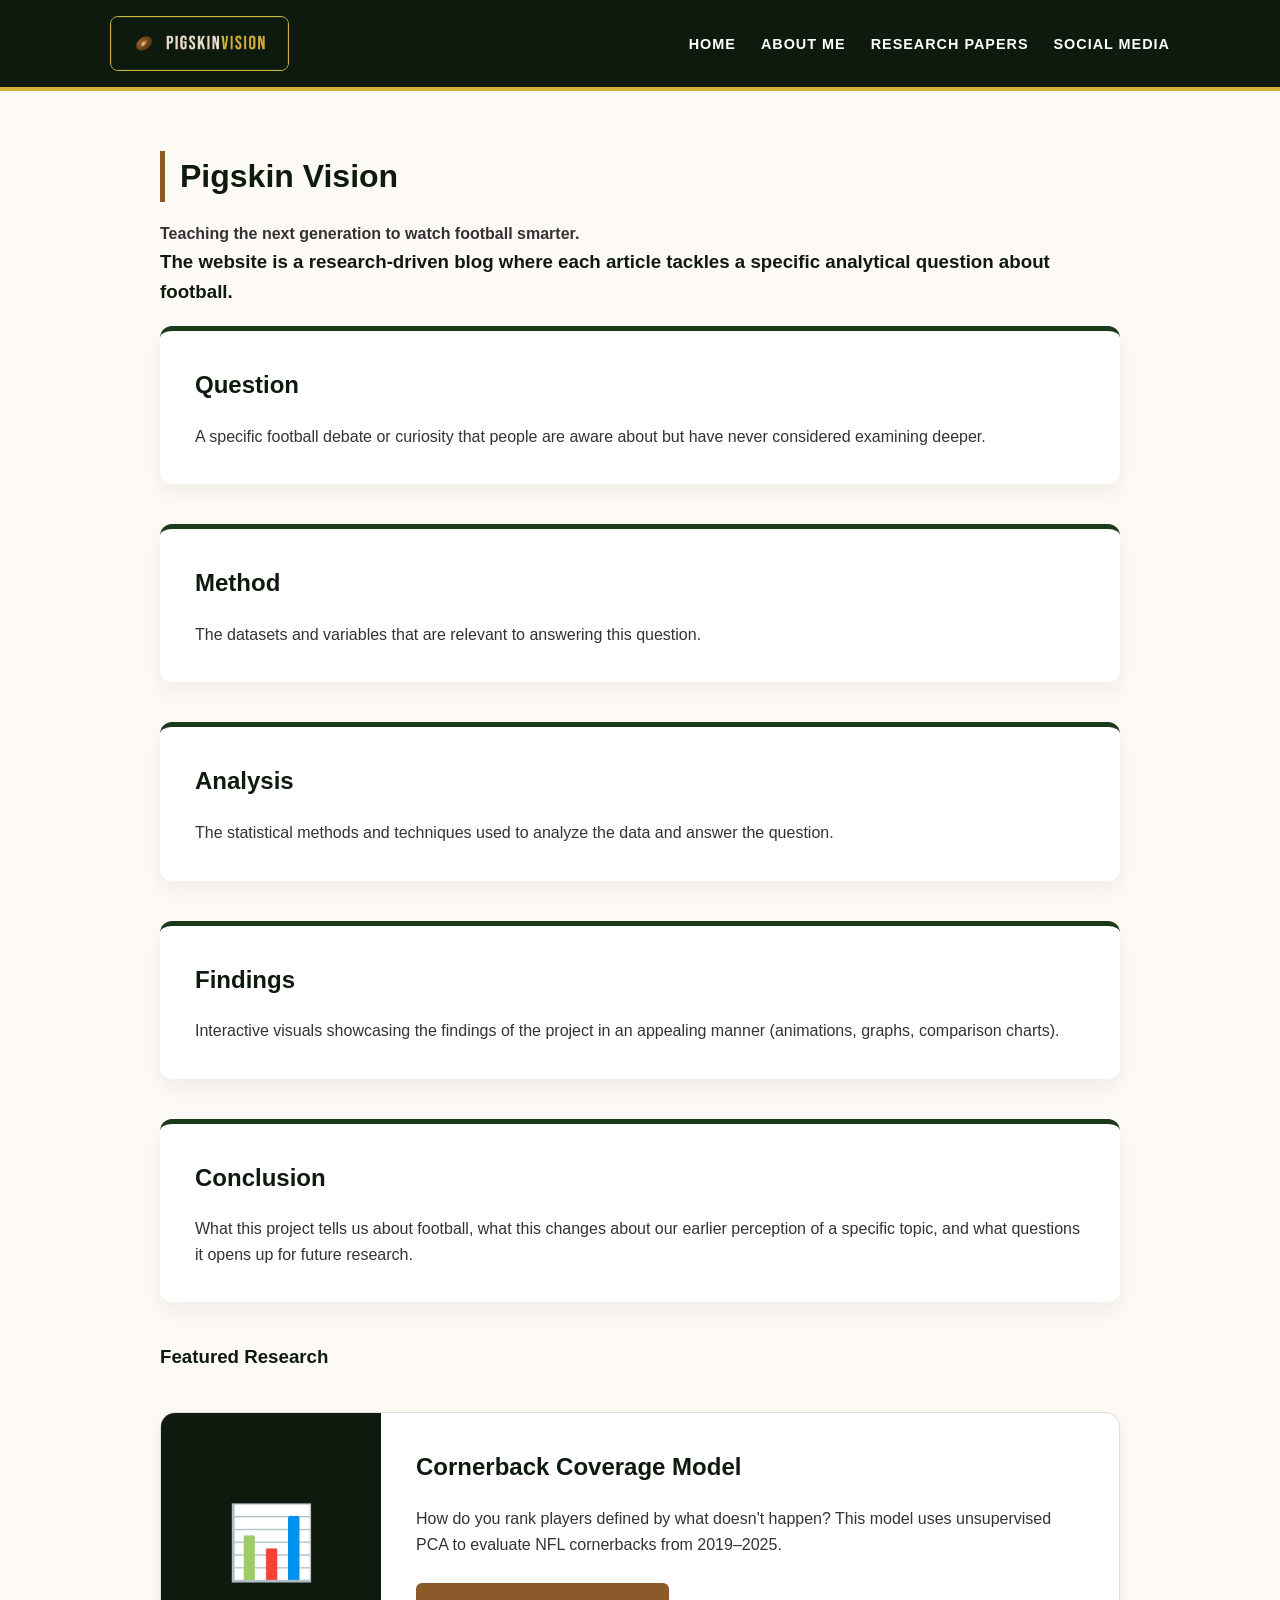
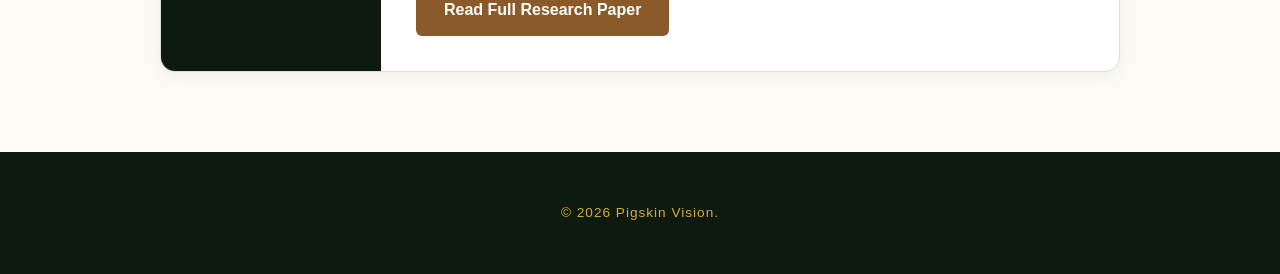
==== index.html @ 7aacd55a "Created website prototype with article about cornerback model Co-authored-by: Copilot <copilot@githu" ====
<!DOCTYPE html>
<html lang="en">
<head>
    <meta charset="UTF-8">
    <title>Pigskin Vision | Home</title>
    <link rel="stylesheet" href="style.css">
</head>
<body>
    <header>
        <nav>
            <a href="index.html" class="logo-link">
                <img src="images/pvlogo.png" alt="Pigskin Vision Logo" class="nav-logo">
            </a>
            <ul>
                <li><a href="index.html">Home</a></li>
                <li><a href="about.html">About Me</a></li>
                <li><a href="research.html">Research Papers</a></li>
                <li><a href="video.html">Social Media</a></li>
            </ul>
        </nav>
    </header>

    <div class="container">
        <div class="hero">
            <h1>Pigskin Vision</h1>
            <p><strong>Teaching the next generation to watch football smarter.</strong></p>
        </div>

        <h3>The website is a research-driven blog where each article tackles a specific analytical question about football.</h3>

        <div class="platform-box">
            <h2>Question</h2>
            <p>A specific football debate or curiosity that people are aware about but have never considered examining deeper.</p>
        </div>

        <div class="platform-box">
            <h2>Method</h2>
            <p>The datasets and variables that are relevant to answering this question.</p>
        </div>

        <div class="platform-box">
            <h2>Analysis</h2>
            <p>The statistical methods and techniques used to analyze the data and answer the question.</p>
        </div>

        <div class="platform-box">
            <h2>Findings</h2>
            <p>Interactive visuals showcasing the findings of the project in an appealing manner (animations, graphs, comparison charts).</p>
        </div>

        <div class="platform-box">
            <h2>Conclusion</h2>
            <p>What this project tells us about football, what this changes about our earlier perception of a specific topic, and what questions it opens up for future research.</p>
        </div>

        <h3>Featured Research</h3>
        <div class="article-preview-card">
            <div class="preview-image">📊</div>
            <div class="preview-content">
                <h2>Cornerback Coverage Model</h2>
                <p>How do you rank players defined by what doesn't happen? This model uses unsupervised PCA to evaluate NFL cornerbacks from 2019–2025.</p>
                <br>
                <a href="cb-model.html" class="btn-action">Read Full Research Paper</a>
            </div>
        </div>
    </div>

    <footer>&copy; 2026 Pigskin Vision.</footer>
</body>
</html>
---- style.css ----
:root {
    /* Updated Palette */
    --field-night: #0F1A0F;      /* Deep black-green for headers/backgrounds */
    --highlight-yellow: #D4AF37; /* Metallic Gold for logos/accents */
    --dark-green: #1A3A1A;      /* Rich forest green for secondary sections */
    --pigskin: #8B5A2B;         /* Football leather brown for buttons/action items */
    --text-grey: #333;
    --white: #ffffff;
    --soft-cream: #fdfaf5;      /* Light background to complement the gold/brown */
}

* { box-sizing: border-box; margin: 0; padding: 0; }
body { 
    font-family: 'Segoe UI', Tahoma, Geneva, Verdana, sans-serif; 
    line-height: 1.6; 
    color: var(--text-grey); 
    background-color: var(--soft-cream); 
}

/* Navigation Bar */
header { 
    background: var(--field-night); 
    padding: 1rem 0; 
    border-bottom: 4px solid var(--highlight-yellow); 
    position: sticky; 
    top: 0; 
    z-index: 1000; 
}

nav { 
    max-width: 1100px; 
    margin: 0 auto; 
    display: flex; 
    justify-content: space-between; 
    align-items: center; 
    padding: 0 20px; 
}

/* Logo Styling */
.logo-link {
    display: flex;
    align-items: center;
    text-decoration: none;
}

.nav-logo {
    height: 55px;
    width: auto;
    border-radius: 8px; /* Your rounded corners */
    border: 1px solid var(--highlight-yellow); /* Slight gold border */
}

nav ul { display: flex; list-style: none; }
nav ul li { margin-left: 25px; }
nav ul li a { 
    color: var(--white); 
    text-decoration: none; 
    font-weight: 600; 
    text-transform: uppercase;
    font-size: 0.9rem;
    letter-spacing: 1px;
    transition: color 0.3s; 
}

nav ul li a:hover { color: var(--highlight-yellow); }

/* Layout Containers */
.container { max-width: 1000px; margin: 60px auto; padding: 0 20px; }

h1, h2, h3 { color: var(--field-night); margin-bottom: 1.2rem; }
h1 { border-left: 5px solid var(--pigskin); padding-left: 15px; }

/* Sections & Boxes */
.platform-box { 
    background: var(--white); 
    padding: 35px; 
    border-radius: 12px; 
    border-top: 5px solid var(--dark-green);
    box-shadow: 0 10px 20px rgba(0,0,0,0.05);
    margin-bottom: 40px; /* Space between boxes */
}

/* Article Previews */
.article-preview-card { 
    display: flex; 
    background: var(--white); 
    border: 1px solid #ddd; 
    border-radius: 15px; 
    overflow: hidden; 
    margin: 40px 0; 
    box-shadow: 0 4px 15px rgba(0,0,0,0.05); 
}

.preview-image { 
    background: var(--field-night); 
    color: var(--highlight-yellow);
    width: 220px; 
    display: flex; 
    align-items: center; 
    justify-content: center; 
    font-size: 4.5rem; 
}

.preview-content { padding: 35px; flex: 1; }

/* Research & Article Details */
.full-article { 
    background: var(--white); 
    padding: 50px; 
    border-radius: 12px; 
    box-shadow: 0 5px 25px rgba(0,0,0,0.05);
}

.drawing-placeholder { 
    background: #fcfcfc; 
    border: 2px dashed var(--highlight-yellow); 
    border-radius: 10px; 
    padding: 50px; 
    text-align: center; 
    margin: 40px 0; 
    color: var(--pigskin);
}

/* Tables */
table { width: 100%; border-collapse: collapse; margin: 30px 0; background: var(--white); }
th, td { border: 1px solid #eee; padding: 15px; text-align: left; }
th { background-color: var(--dark-green); color: var(--white); font-weight: 600; }

/* Buttons - Using the "Pigskin" Brown */
.btn-action { 
    background: var(--pigskin); 
    color: var(--white); 
    padding: 14px 28px; 
    text-decoration: none; 
    border-radius: 6px; 
    font-weight: bold; 
    display: inline-block;
    border: none;
    transition: transform 0.2s, background 0.3s;
    cursor: pointer;
}

.btn-action:hover { 
    background: #6d4622; /* Slightly darker pigskin */
    transform: translateY(-2px);
}

/* Footer */
footer { 
    text-align: center; 
    padding: 50px; 
    background: var(--field-night); 
    color: var(--highlight-yellow); 
    margin-top: 80px; 
    font-size: 0.85rem; 
    letter-spacing: 1px;
}
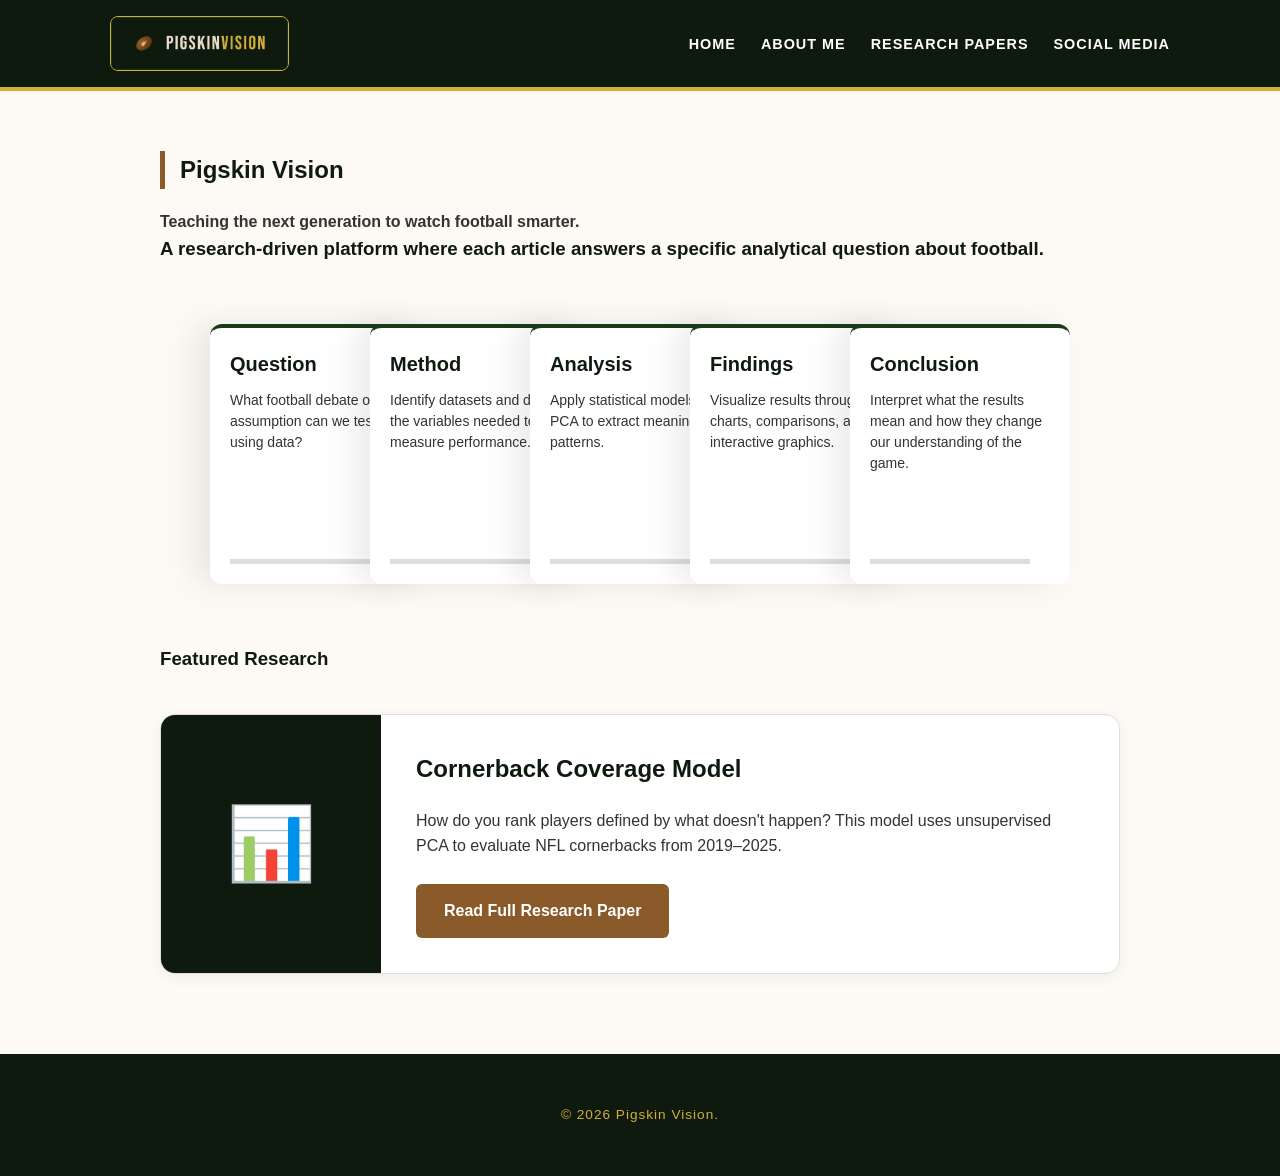
==== commit 81369acf: "Updated visuals, font, and content of website. Co-authored-by: Copilot <copilot@github.com>" ====
--- a/index.html
+++ b/index.html
@@ -5,66 +5,123 @@
     <title>Pigskin Vision | Home</title>
     <link rel="stylesheet" href="style.css">
 </head>
+
 <body>
-    <header>
-        <nav>
-            <a href="index.html" class="logo-link">
-                <img src="images/pvlogo.png" alt="Pigskin Vision Logo" class="nav-logo">
-            </a>
-            <ul>
-                <li><a href="index.html">Home</a></li>
-                <li><a href="about.html">About Me</a></li>
-                <li><a href="research.html">Research Papers</a></li>
-                <li><a href="video.html">Social Media</a></li>
-            </ul>
-        </nav>
-    </header>
 
-    <div class="container">
-        <div class="hero">
-            <h1>Pigskin Vision</h1>
-            <p><strong>Teaching the next generation to watch football smarter.</strong></p>
+<header>
+    <nav>
+        <a href="index.html" class="logo-link">
+            <img src="images/pvlogo.png" alt="Pigskin Vision Logo" class="nav-logo">
+        </a>
+        <ul>
+            <li><a href="index.html">Home</a></li>
+            <li><a href="about.html">About Me</a></li>
+            <li><a href="research.html">Research Papers</a></li>
+            <li><a href="video.html">Social Media</a></li>
+        </ul>
+    </nav>
+</header>
+
+<main class="container">
+
+    <!-- HERO -->
+    <section class="hero">
+        <h1>Pigskin Vision</h1>
+        <p><strong>Teaching the next generation to watch football smarter.</strong></p>
+    </section>
+
+    <h3>
+        A research-driven platform where each article answers a specific analytical question about football.
+    </h3>
+
+    <!-- CARD OVERVIEW (REPLACES PLATFORM BOXES) -->
+    <section class="card-container">
+
+        <div class="card">
+            <h3 class="title">Question</h3>
+            <p class="description">
+                What football debate or assumption can we test using data?
+            </p>
+            <div class="bar">
+                <div class="emptybar"></div>
+                <div class="filledbar"></div>
+            </div>
         </div>
 
-        <h3>The website is a research-driven blog where each article tackles a specific analytical question about football.</h3>
-
-        <div class="platform-box">
-            <h2>Question</h2>
-            <p>A specific football debate or curiosity that people are aware about but have never considered examining deeper.</p>
+        <div class="card">
+            <h3 class="title">Method</h3>
+            <p class="description">
+                Identify datasets and define the variables needed to measure performance.
+            </p>
+            <div class="bar">
+                <div class="emptybar"></div>
+                <div class="filledbar"></div>
+            </div>
         </div>
 
-        <div class="platform-box">
-            <h2>Method</h2>
-            <p>The datasets and variables that are relevant to answering this question.</p>
+        <div class="card">
+            <h3 class="title">Analysis</h3>
+            <p class="description">
+                Apply statistical models like PCA to extract meaningful patterns.
+            </p>
+            <div class="bar">
+                <div class="emptybar"></div>
+                <div class="filledbar"></div>
+            </div>
         </div>
 
-        <div class="platform-box">
-            <h2>Analysis</h2>
-            <p>The statistical methods and techniques used to analyze the data and answer the question.</p>
+        <div class="card">
+            <h3 class="title">Findings</h3>
+            <p class="description">
+                Visualize results through charts, comparisons, and interactive graphics.
+            </p>
+            <div class="bar">
+                <div class="emptybar"></div>
+                <div class="filledbar"></div>
+            </div>
         </div>
 
-        <div class="platform-box">
-            <h2>Findings</h2>
-            <p>Interactive visuals showcasing the findings of the project in an appealing manner (animations, graphs, comparison charts).</p>
+        <div class="card">
+            <h3 class="title">Conclusion</h3>
+            <p class="description">
+                Interpret what the results mean and how they change our understanding of the game.
+            </p>
+            <div class="bar">
+                <div class="emptybar"></div>
+                <div class="filledbar"></div>
+            </div>
         </div>
 
-        <div class="platform-box">
-            <h2>Conclusion</h2>
-            <p>What this project tells us about football, what this changes about our earlier perception of a specific topic, and what questions it opens up for future research.</p>
-        </div>
+    </section>
 
+    <!-- FEATURED RESEARCH -->
+    <section>
         <h3>Featured Research</h3>
+
         <div class="article-preview-card">
             <div class="preview-image">📊</div>
+
             <div class="preview-content">
                 <h2>Cornerback Coverage Model</h2>
-                <p>How do you rank players defined by what doesn't happen? This model uses unsupervised PCA to evaluate NFL cornerbacks from 2019–2025.</p>
+                <p>
+                    How do you rank players defined by what doesn't happen? This model uses
+                    unsupervised PCA to evaluate NFL cornerbacks from 2019–2025.
+                </p>
+
                 <br>
-                <a href="cb-model.html" class="btn-action">Read Full Research Paper</a>
+
+                <a href="cb-model.html" class="btn-action">
+                    Read Full Research Paper
+                </a>
             </div>
         </div>
-    </div>
+    </section>
 
-    <footer>&copy; 2026 Pigskin Vision.</footer>
+</main>
+
+<footer>
+    &copy; 2026 Pigskin Vision.
+</footer>
+
 </body>
 </html>
--- a/style.css
+++ b/style.css
@@ -11,7 +11,7 @@
 
 * { box-sizing: border-box; margin: 0; padding: 0; }
 body { 
-    font-family: 'Segoe UI', Tahoma, Geneva, Verdana, sans-serif; 
+    font-family: 'Bahnschrift', Tahoma, Geneva, Verdana, sans-serif; 
     line-height: 1.6; 
     color: var(--text-grey); 
     background-color: var(--soft-cream); 
@@ -154,4 +154,115 @@
     margin-top: 80px; 
     font-size: 0.85rem; 
     letter-spacing: 1px;
+}
+
+/* =========================================
+   CARD SECTION (Question → Conclusion)
+   ========================================= */
+
+.card-container {
+    display: flex;
+    justify-content: center;
+    align-items: stretch;
+    margin: 60px auto;
+    max-width: 1100px;
+    padding: 0 20px;
+}
+
+/* CARD */
+.card {
+    display: flex;
+    flex-direction: column;
+    justify-content: flex-start;
+    height: 260px;
+    width: 220px;
+    background-color: var(--white);
+    border-radius: 12px;
+    box-shadow: -1rem 0 2rem rgba(0,0,0,0.08);
+    transition: 0.4s ease-out;
+    position: relative;
+    padding: 20px;
+    border-top: 4px solid var(--dark-green);
+}
+
+/* STACK EFFECT */
+.card:not(:first-child) {
+    margin-left: -60px;
+}
+
+/* HOVER LIFT */
+.card:hover {
+    transform: translateY(-18px);
+}
+
+/* SHIFT NEIGHBORS */
+.card:hover ~ .card {
+    position: relative;
+    left: 50px;
+}
+
+/* TITLE */
+.card .title {
+    font-size: 20px;
+    font-weight: 600;
+    color: var(--field-night);
+    margin-bottom: 10px;
+}
+
+/* TEXT */
+.card .description {
+    font-size: 14px;
+    color: var(--text-grey);
+    line-height: 1.5;
+}
+
+/* PROGRESS BAR */
+.card .bar {
+    position: absolute;
+    bottom: 20px;
+    left: 20px;
+    height: 5px;
+    width: 160px;
+}
+
+.card .emptybar {
+    background-color: #ddd;
+    width: 100%;
+    height: 100%;
+}
+
+.card .filledbar {
+    position: absolute;
+    top: 0;
+    width: 0;
+    height: 100%;
+    background: linear-gradient(90deg, var(--dark-green), var(--highlight-yellow));
+    transition: 0.5s ease-out;
+}
+
+/* FILL ANIMATION */
+.card:hover .filledbar {
+    width: 100%;
+}
+
+/* =========================================
+   OPTIONAL: MOBILE FIX
+   ========================================= */
+
+@media (max-width: 900px) {
+    .card-container {
+        flex-direction: column;
+        align-items: center;
+    }
+
+    .card {
+        margin-left: 0 !important;
+        margin-bottom: 20px;
+        width: 100%;
+        max-width: 350px;
+    }
+
+    .card:hover ~ .card {
+        left: 0;
+    }
 }
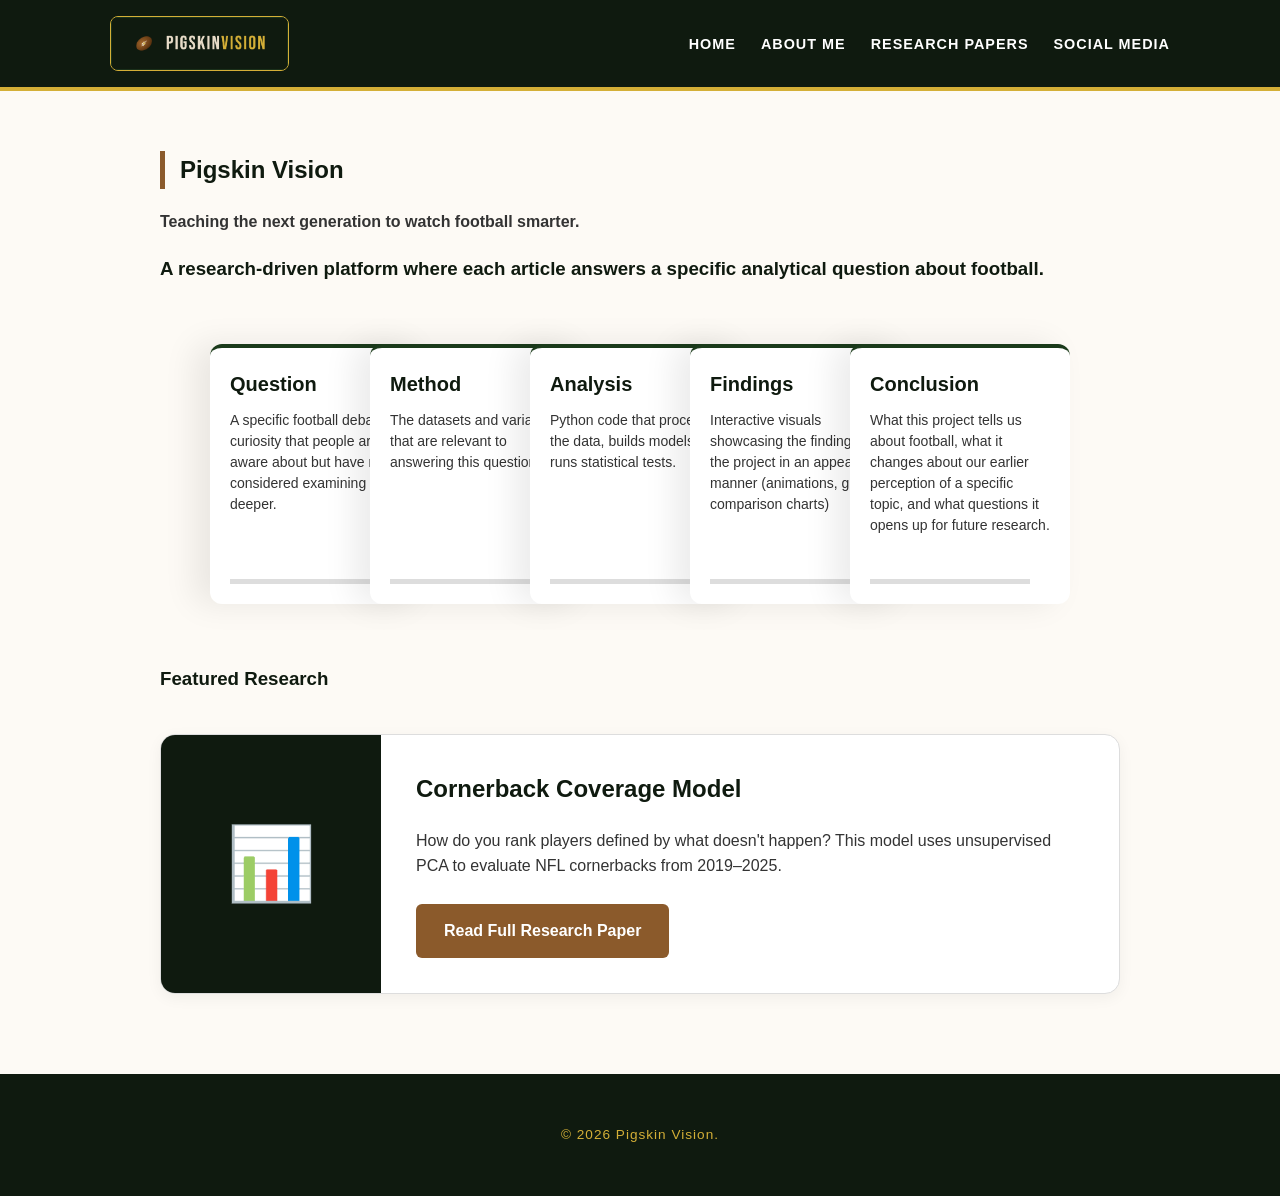
==== commit 1cc71d87: "Changed content of article, adjusted margins of website, added photo to about me page, deleted old c" ====
--- a/index.html
+++ b/index.html
@@ -30,7 +30,7 @@
         <p><strong>Teaching the next generation to watch football smarter.</strong></p>
     </section>
 
-    <h3>
+    <h3 class = "spaced2">
         A research-driven platform where each article answers a specific analytical question about football.
     </h3>
 
@@ -40,7 +40,7 @@
         <div class="card">
             <h3 class="title">Question</h3>
             <p class="description">
-                What football debate or assumption can we test using data?
+                A specific football debate or curiosity that people are aware about but have never considered examining deeper.
             </p>
             <div class="bar">
                 <div class="emptybar"></div>
@@ -51,7 +51,7 @@
         <div class="card">
             <h3 class="title">Method</h3>
             <p class="description">
-                Identify datasets and define the variables needed to measure performance.
+                The datasets and variables that are relevant to answering this question.
             </p>
             <div class="bar">
                 <div class="emptybar"></div>
@@ -62,7 +62,7 @@
         <div class="card">
             <h3 class="title">Analysis</h3>
             <p class="description">
-                Apply statistical models like PCA to extract meaningful patterns.
+                Python code that processes the data, builds models, and runs statistical tests.
             </p>
             <div class="bar">
                 <div class="emptybar"></div>
@@ -73,7 +73,7 @@
         <div class="card">
             <h3 class="title">Findings</h3>
             <p class="description">
-                Visualize results through charts, comparisons, and interactive graphics.
+                Interactive visuals showcasing the findings of the project in an appealing manner (animations, graphs, comparison charts)
             </p>
             <div class="bar">
                 <div class="emptybar"></div>
@@ -84,7 +84,7 @@
         <div class="card">
             <h3 class="title">Conclusion</h3>
             <p class="description">
-                Interpret what the results mean and how they change our understanding of the game.
+                What this project tells us about football, what it changes about our earlier perception of a specific topic, and what questions it opens up for future research.
             </p>
             <div class="bar">
                 <div class="emptybar"></div>
--- a/style.css
+++ b/style.css
@@ -246,7 +246,7 @@
 }
 
 /* =========================================
-   OPTIONAL: MOBILE FIX
+   MOBILE FIX
    ========================================= */
 
 @media (max-width: 900px) {
@@ -265,4 +265,44 @@
     .card:hover ~ .card {
         left: 0;
     }
+}
+
+.spaced {
+    margin-bottom: 20px;
+}
+
+.spaced2 {
+    margin-top: 20px;
+}
+
+.about-profile {
+    display: flex;
+    align-items: center;
+    gap: 40px;
+    margin: 40px 0;
+    flex-wrap: wrap; /* Allows stacking on mobile */
+}
+
+.profile-photo {
+    margin-left: 100px;
+    width: 250px;
+    height: 250px;
+    object-fit: cover; /* Prevents stretching */
+    border-radius: 15%; /* Makes it a circle */
+    border: 4px solid var(--highlight-yellow); /* Uses your gold/yellow color */
+    box-shadow: 0 8px 20px rgba(0,0,0,0.15);
+}
+
+.about-text {
+    flex: 1;
+    min-width: 300px;
+    margin-right: 100px;
+}
+
+/* Mobile Adjustment */
+@media (max-width: 600px) {
+    .about-profile {
+        flex-direction: column;
+        text-align: center;
+    }
 }
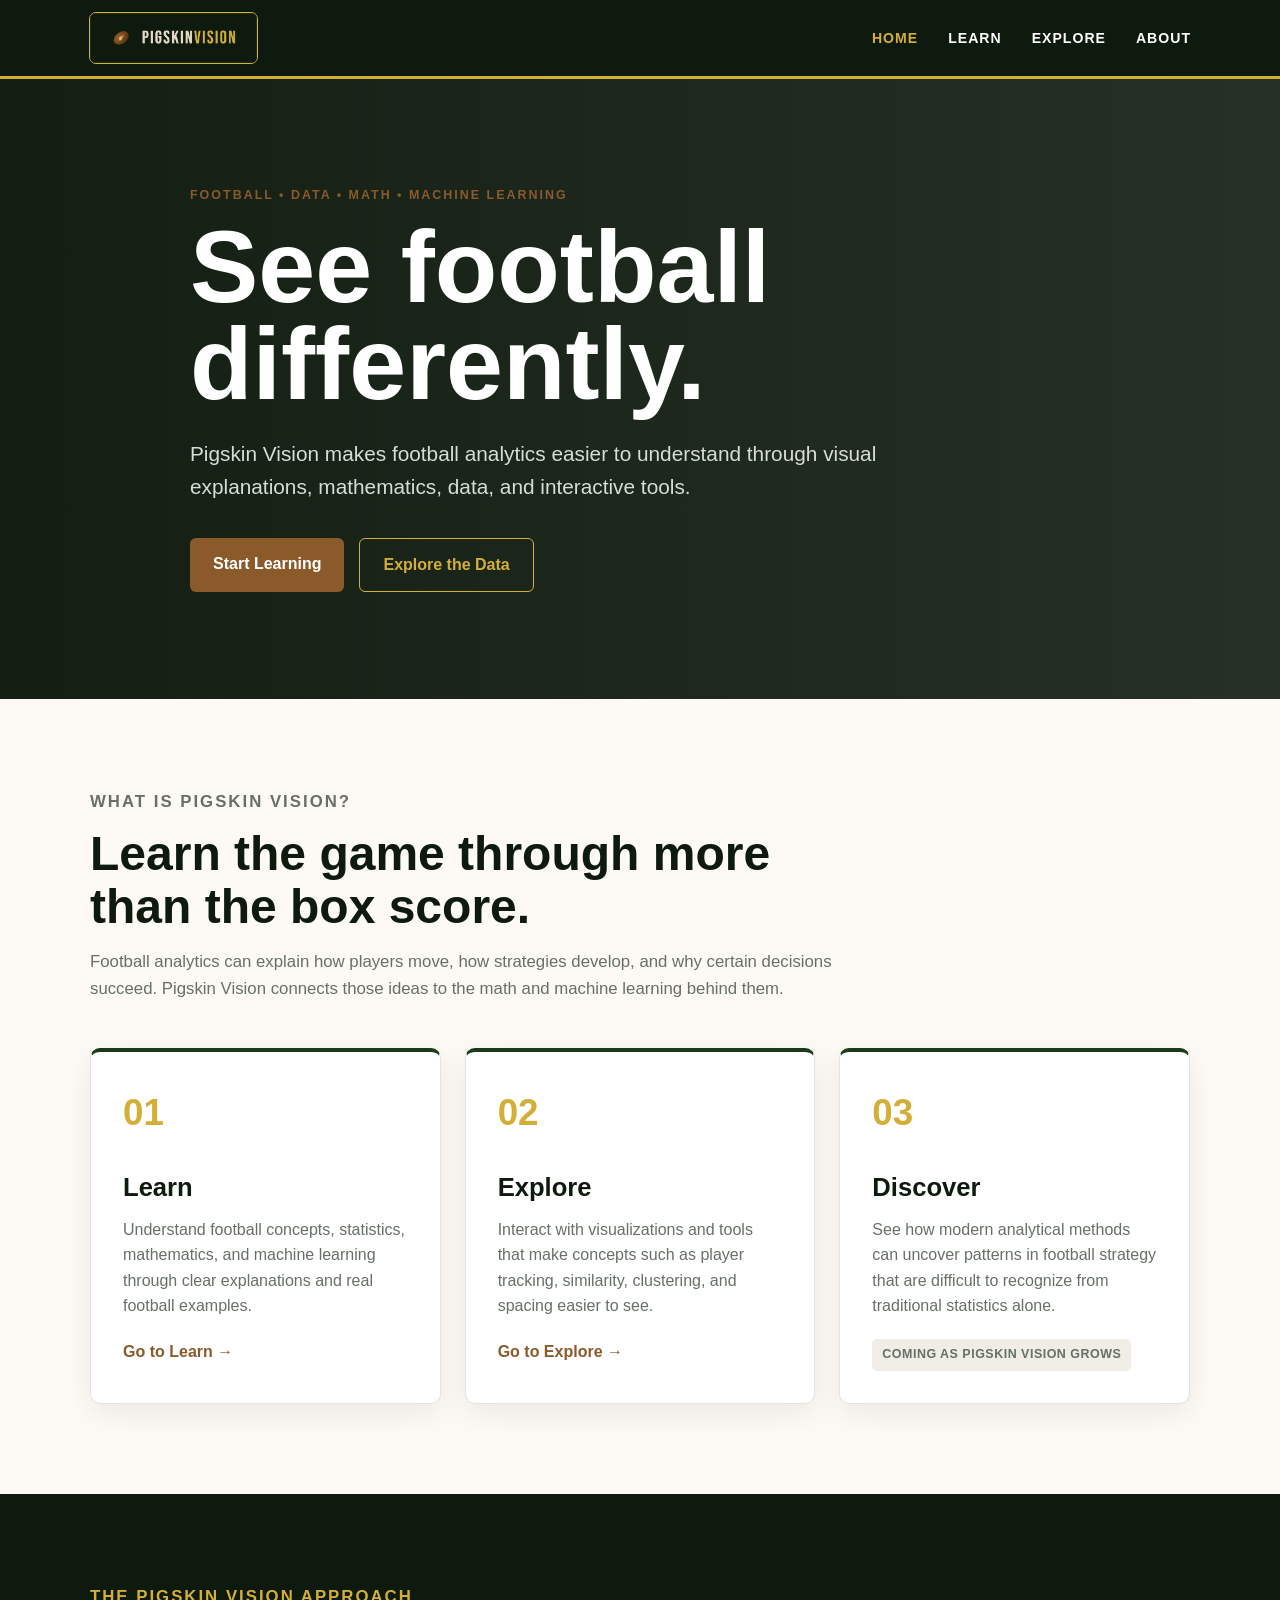
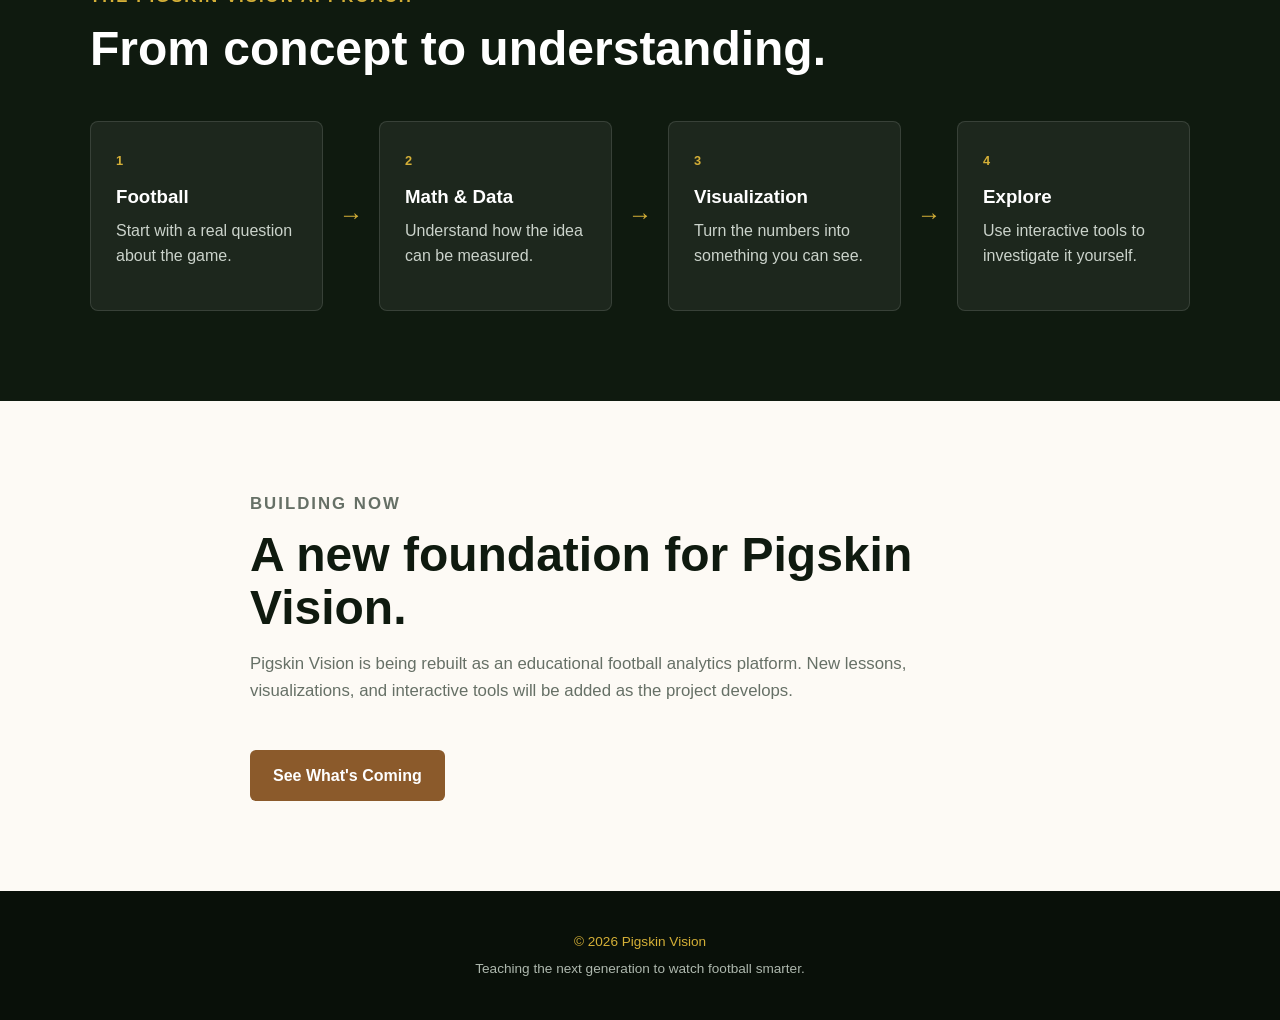
==== commit 1aac2026: "Reset Pigskin Vision around analytics education" ====
--- a/index.html
+++ b/index.html
@@ -2,126 +2,226 @@
 <html lang="en">
 <head>
     <meta charset="UTF-8">
-    <title>Pigskin Vision | Home</title>
+    <meta name="viewport" content="width=device-width, initial-scale=1.0">
+
+    <title>Pigskin Vision | Football Analytics Education</title>
+
+    <meta
+        name="description"
+        content="Pigskin Vision teaches football strategy and analytics through math, data visualization, and machine learning."
+    >
+
     <link rel="stylesheet" href="style.css">
 </head>
 
 <body>
 
-<header>
-    <nav>
-        <a href="index.html" class="logo-link">
-            <img src="images/pvlogo.png" alt="Pigskin Vision Logo" class="nav-logo">
-        </a>
-        <ul>
-            <li><a href="index.html">Home</a></li>
-            <li><a href="about.html">About Me</a></li>
-            <li><a href="research.html">Research Papers</a></li>
-            <li><a href="video.html">Social Media</a></li>
-        </ul>
-    </nav>
-</header>
-
-<main class="container">
-
-    <!-- HERO -->
-    <section class="hero">
-        <h1>Pigskin Vision</h1>
-        <p><strong>Teaching the next generation to watch football smarter.</strong></p>
-    </section>
-
-    <h3 class = "spaced2">
-        A research-driven platform where each article answers a specific analytical question about football.
-    </h3>
-
-    <!-- CARD OVERVIEW (REPLACES PLATFORM BOXES) -->
-    <section class="card-container">
-
-        <div class="card">
-            <h3 class="title">Question</h3>
-            <p class="description">
-                A specific football debate or curiosity that people are aware about but have never considered examining deeper.
-            </p>
-            <div class="bar">
-                <div class="emptybar"></div>
-                <div class="filledbar"></div>
-            </div>
-        </div>
-
-        <div class="card">
-            <h3 class="title">Method</h3>
-            <p class="description">
-                The datasets and variables that are relevant to answering this question.
-            </p>
-            <div class="bar">
-                <div class="emptybar"></div>
-                <div class="filledbar"></div>
-            </div>
-        </div>
-
-        <div class="card">
-            <h3 class="title">Analysis</h3>
-            <p class="description">
-                Python code that processes the data, builds models, and runs statistical tests.
-            </p>
-            <div class="bar">
-                <div class="emptybar"></div>
-                <div class="filledbar"></div>
-            </div>
-        </div>
-
-        <div class="card">
-            <h3 class="title">Findings</h3>
-            <p class="description">
-                Interactive visuals showcasing the findings of the project in an appealing manner (animations, graphs, comparison charts)
-            </p>
-            <div class="bar">
-                <div class="emptybar"></div>
-                <div class="filledbar"></div>
-            </div>
-        </div>
-
-        <div class="card">
-            <h3 class="title">Conclusion</h3>
-            <p class="description">
-                What this project tells us about football, what it changes about our earlier perception of a specific topic, and what questions it opens up for future research.
-            </p>
-            <div class="bar">
-                <div class="emptybar"></div>
-                <div class="filledbar"></div>
-            </div>
-        </div>
-
-    </section>
-
-    <!-- FEATURED RESEARCH -->
-    <section>
-        <h3>Featured Research</h3>
-
-        <div class="article-preview-card">
-            <div class="preview-image">📊</div>
-
-            <div class="preview-content">
-                <h2>Cornerback Coverage Model</h2>
-                <p>
-                    How do you rank players defined by what doesn't happen? This model uses
-                    unsupervised PCA to evaluate NFL cornerbacks from 2019–2025.
+    <header>
+        <nav>
+            <a href="index.html" class="logo-link">
+                <img
+                    src="images/pvlogo.png"
+                    alt="Pigskin Vision logo"
+                    class="nav-logo"
+                >
+            </a>
+
+            <ul class="nav-links">
+                <li><a href="index.html" class="active">Home</a></li>
+                <li><a href="learn.html">Learn</a></li>
+                <li><a href="explore.html">Explore</a></li>
+                <li><a href="about.html">About</a></li>
+            </ul>
+        </nav>
+    </header>
+
+
+    <main>
+
+        <!-- HERO -->
+        <section class="hero">
+            <div class="hero-content">
+
+                <p class="eyebrow">Football • Data • Math • Machine Learning</p>
+
+                <h1>See football differently.</h1>
+
+                <p class="hero-description">
+                    Pigskin Vision makes football analytics easier to understand
+                    through visual explanations, mathematics, data, and
+                    interactive tools.
                 </p>
 
-                <br>
-
-                <a href="cb-model.html" class="btn-action">
-                    Read Full Research Paper
+                <div class="hero-buttons">
+                    <a href="learn.html" class="btn btn-primary">
+                        Start Learning
+                    </a>
+
+                    <a href="explore.html" class="btn btn-secondary">
+                        Explore the Data
+                    </a>
+                </div>
+
+            </div>
+        </section>
+
+
+        <!-- PURPOSE -->
+        <section class="section">
+            <div class="container">
+
+                <div class="section-heading">
+                    <p class="eyebrow">What is Pigskin Vision?</p>
+
+                    <h2>
+                        Learn the game through more than the box score.
+                    </h2>
+
+                    <p>
+                        Football analytics can explain how players move,
+                        how strategies develop, and why certain decisions
+                        succeed. Pigskin Vision connects those ideas to the
+                        math and machine learning behind them.
+                    </p>
+                </div>
+
+
+                <div class="feature-grid">
+
+                    <article class="feature-card">
+                        <div class="card-number">01</div>
+
+                        <h3>Learn</h3>
+
+                        <p>
+                            Understand football concepts, statistics, mathematics,
+                            and machine learning through clear explanations and
+                            real football examples.
+                        </p>
+
+                        <a href="learn.html" class="text-link">
+                            Go to Learn →
+                        </a>
+                    </article>
+
+
+                    <article class="feature-card">
+                        <div class="card-number">02</div>
+
+                        <h3>Explore</h3>
+
+                        <p>
+                            Interact with visualizations and tools that make
+                            concepts such as player tracking, similarity,
+                            clustering, and spacing easier to see.
+                        </p>
+
+                        <a href="explore.html" class="text-link">
+                            Go to Explore →
+                        </a>
+                    </article>
+
+
+                    <article class="feature-card">
+                        <div class="card-number">03</div>
+
+                        <h3>Discover</h3>
+
+                        <p>
+                            See how modern analytical methods can uncover
+                            patterns in football strategy that are difficult
+                            to recognize from traditional statistics alone.
+                        </p>
+
+                        <span class="status">Coming as Pigskin Vision grows</span>
+                    </article>
+
+                </div>
+
+            </div>
+        </section>
+
+
+        <!-- PHILOSOPHY -->
+        <section class="section section-dark">
+            <div class="container">
+
+                <div class="section-heading light-heading">
+                    <p class="eyebrow">The Pigskin Vision approach</p>
+
+                    <h2>From concept to understanding.</h2>
+                </div>
+
+
+                <div class="process-grid">
+
+                    <div class="process-step">
+                        <span>1</span>
+                        <h3>Football</h3>
+                        <p>Start with a real question about the game.</p>
+                    </div>
+
+                    <div class="process-arrow">→</div>
+
+                    <div class="process-step">
+                        <span>2</span>
+                        <h3>Math & Data</h3>
+                        <p>Understand how the idea can be measured.</p>
+                    </div>
+
+                    <div class="process-arrow">→</div>
+
+                    <div class="process-step">
+                        <span>3</span>
+                        <h3>Visualization</h3>
+                        <p>Turn the numbers into something you can see.</p>
+                    </div>
+
+                    <div class="process-arrow">→</div>
+
+                    <div class="process-step">
+                        <span>4</span>
+                        <h3>Explore</h3>
+                        <p>Use interactive tools to investigate it yourself.</p>
+                    </div>
+
+                </div>
+
+            </div>
+        </section>
+
+
+        <!-- CURRENT STATUS -->
+        <section class="section">
+            <div class="container narrow">
+
+                <div class="section-heading">
+                    <p class="eyebrow">Building now</p>
+
+                    <h2>A new foundation for Pigskin Vision.</h2>
+
+                    <p>
+                        Pigskin Vision is being rebuilt as an educational
+                        football analytics platform. New lessons,
+                        visualizations, and interactive tools will be added
+                        as the project develops.
+                    </p>
+                </div>
+
+                <a href="learn.html" class="btn btn-primary">
+                    See What's Coming
                 </a>
-            </div>
-        </div>
-    </section>
-
-</main>
-
-<footer>
-    &copy; 2026 Pigskin Vision.
-</footer>
+
+            </div>
+        </section>
+
+    </main>
+
+
+    <footer>
+        <p>© 2026 Pigskin Vision</p>
+        <p>Teaching the next generation to watch football smarter.</p>
+    </footer>
 
 </body>
 </html>
--- a/style.css
+++ b/style.css
@@ -1,308 +1,743 @@
+/* ========================================
+   PIGSKIN VISION
+   Baseline Styles
+======================================== */
+
 :root {
-    /* Updated Palette */
-    --field-night: #0F1A0F;      /* Deep black-green for headers/backgrounds */
-    --highlight-yellow: #D4AF37; /* Metallic Gold for logos/accents */
-    --dark-green: #1A3A1A;      /* Rich forest green for secondary sections */
-    --pigskin: #8B5A2B;         /* Football leather brown for buttons/action items */
-    --text-grey: #333;
+    --field-night: #0f1a0f;
+    --dark-green: #1a3a1a;
+    --highlight-gold: #d4af37;
+    --pigskin: #8b5a2b;
+
+    --cream: #fdfaf5;
     --white: #ffffff;
-    --soft-cream: #fdfaf5;      /* Light background to complement the gold/brown */
-}
-
-* { box-sizing: border-box; margin: 0; padding: 0; }
-body { 
-    font-family: 'Bahnschrift', Tahoma, Geneva, Verdana, sans-serif; 
-    line-height: 1.6; 
-    color: var(--text-grey); 
-    background-color: var(--soft-cream); 
-}
-
-/* Navigation Bar */
-header { 
-    background: var(--field-night); 
-    padding: 1rem 0; 
-    border-bottom: 4px solid var(--highlight-yellow); 
-    position: sticky; 
-    top: 0; 
-    z-index: 1000; 
-}
-
-nav { 
-    max-width: 1100px; 
-    margin: 0 auto; 
-    display: flex; 
-    justify-content: space-between; 
-    align-items: center; 
-    padding: 0 20px; 
-}
-
-/* Logo Styling */
+
+    --text-dark: #202620;
+    --text-muted: #667066;
+
+    --border: #e4e4dd;
+
+    --shadow: 0 10px 30px rgba(0, 0, 0, 0.07);
+}
+
+
+/* ========================================
+   RESET
+======================================== */
+
+* {
+    box-sizing: border-box;
+    margin: 0;
+    padding: 0;
+}
+
+html {
+    scroll-behavior: smooth;
+}
+
+body {
+    font-family: "Bahnschrift", "Segoe UI", Tahoma, sans-serif;
+    line-height: 1.6;
+    color: var(--text-dark);
+    background: var(--cream);
+}
+
+img {
+    max-width: 100%;
+    display: block;
+}
+
+a {
+    color: inherit;
+}
+
+
+/* ========================================
+   NAVIGATION
+======================================== */
+
+header {
+    position: sticky;
+    top: 0;
+    z-index: 1000;
+
+    background: var(--field-night);
+    border-bottom: 3px solid var(--highlight-gold);
+}
+
+nav {
+    max-width: 1150px;
+    margin: 0 auto;
+    padding: 12px 24px;
+
+    display: flex;
+    justify-content: space-between;
+    align-items: center;
+}
+
 .logo-link {
     display: flex;
     align-items: center;
-    text-decoration: none;
 }
 
 .nav-logo {
-    height: 55px;
+    height: 52px;
     width: auto;
-    border-radius: 8px; /* Your rounded corners */
-    border: 1px solid var(--highlight-yellow); /* Slight gold border */
-}
-
-nav ul { display: flex; list-style: none; }
-nav ul li { margin-left: 25px; }
-nav ul li a { 
-    color: var(--white); 
-    text-decoration: none; 
-    font-weight: 600; 
-    text-transform: uppercase;
-    font-size: 0.9rem;
-    letter-spacing: 1px;
-    transition: color 0.3s; 
-}
-
-nav ul li a:hover { color: var(--highlight-yellow); }
-
-/* Layout Containers */
-.container { max-width: 1000px; margin: 60px auto; padding: 0 20px; }
-
-h1, h2, h3 { color: var(--field-night); margin-bottom: 1.2rem; }
-h1 { border-left: 5px solid var(--pigskin); padding-left: 15px; }
-
-/* Sections & Boxes */
-.platform-box { 
-    background: var(--white); 
-    padding: 35px; 
-    border-radius: 12px; 
-    border-top: 5px solid var(--dark-green);
-    box-shadow: 0 10px 20px rgba(0,0,0,0.05);
-    margin-bottom: 40px; /* Space between boxes */
-}
-
-/* Article Previews */
-.article-preview-card { 
-    display: flex; 
-    background: var(--white); 
-    border: 1px solid #ddd; 
-    border-radius: 15px; 
-    overflow: hidden; 
-    margin: 40px 0; 
-    box-shadow: 0 4px 15px rgba(0,0,0,0.05); 
-}
-
-.preview-image { 
-    background: var(--field-night); 
-    color: var(--highlight-yellow);
-    width: 220px; 
-    display: flex; 
-    align-items: center; 
-    justify-content: center; 
-    font-size: 4.5rem; 
-}
-
-.preview-content { padding: 35px; flex: 1; }
-
-/* Research & Article Details */
-.full-article { 
-    background: var(--white); 
-    padding: 50px; 
-    border-radius: 12px; 
-    box-shadow: 0 5px 25px rgba(0,0,0,0.05);
-}
-
-.drawing-placeholder { 
-    background: #fcfcfc; 
-    border: 2px dashed var(--highlight-yellow); 
-    border-radius: 10px; 
-    padding: 50px; 
-    text-align: center; 
-    margin: 40px 0; 
-    color: var(--pigskin);
-}
-
-/* Tables */
-table { width: 100%; border-collapse: collapse; margin: 30px 0; background: var(--white); }
-th, td { border: 1px solid #eee; padding: 15px; text-align: left; }
-th { background-color: var(--dark-green); color: var(--white); font-weight: 600; }
-
-/* Buttons - Using the "Pigskin" Brown */
-.btn-action { 
-    background: var(--pigskin); 
-    color: var(--white); 
-    padding: 14px 28px; 
-    text-decoration: none; 
-    border-radius: 6px; 
-    font-weight: bold; 
-    display: inline-block;
-    border: none;
-    transition: transform 0.2s, background 0.3s;
-    cursor: pointer;
-}
-
-.btn-action:hover { 
-    background: #6d4622; /* Slightly darker pigskin */
-    transform: translateY(-2px);
-}
-
-/* Footer */
-footer { 
-    text-align: center; 
-    padding: 50px; 
-    background: var(--field-night); 
-    color: var(--highlight-yellow); 
-    margin-top: 80px; 
-    font-size: 0.85rem; 
-    letter-spacing: 1px;
-}
-
-/* =========================================
-   CARD SECTION (Question → Conclusion)
-   ========================================= */
-
-.card-container {
-    display: flex;
-    justify-content: center;
-    align-items: stretch;
-    margin: 60px auto;
-    max-width: 1100px;
-    padding: 0 20px;
-}
-
-/* CARD */
-.card {
-    display: flex;
-    flex-direction: column;
-    justify-content: flex-start;
-    height: 260px;
-    width: 220px;
-    background-color: var(--white);
-    border-radius: 12px;
-    box-shadow: -1rem 0 2rem rgba(0,0,0,0.08);
-    transition: 0.4s ease-out;
-    position: relative;
-    padding: 20px;
-    border-top: 4px solid var(--dark-green);
-}
-
-/* STACK EFFECT */
-.card:not(:first-child) {
-    margin-left: -60px;
-}
-
-/* HOVER LIFT */
-.card:hover {
-    transform: translateY(-18px);
-}
-
-/* SHIFT NEIGHBORS */
-.card:hover ~ .card {
-    position: relative;
-    left: 50px;
-}
-
-/* TITLE */
-.card .title {
-    font-size: 20px;
-    font-weight: 600;
-    color: var(--field-night);
-    margin-bottom: 10px;
-}
-
-/* TEXT */
-.card .description {
-    font-size: 14px;
-    color: var(--text-grey);
-    line-height: 1.5;
-}
-
-/* PROGRESS BAR */
-.card .bar {
-    position: absolute;
-    bottom: 20px;
-    left: 20px;
-    height: 5px;
-    width: 160px;
-}
-
-.card .emptybar {
-    background-color: #ddd;
-    width: 100%;
-    height: 100%;
-}
-
-.card .filledbar {
-    position: absolute;
-    top: 0;
-    width: 0;
-    height: 100%;
-    background: linear-gradient(90deg, var(--dark-green), var(--highlight-yellow));
-    transition: 0.5s ease-out;
-}
-
-/* FILL ANIMATION */
-.card:hover .filledbar {
-    width: 100%;
-}
-
-/* =========================================
-   MOBILE FIX
-   ========================================= */
-
-@media (max-width: 900px) {
-    .card-container {
-        flex-direction: column;
-        align-items: center;
-    }
-
-    .card {
-        margin-left: 0 !important;
-        margin-bottom: 20px;
-        width: 100%;
-        max-width: 350px;
-    }
-
-    .card:hover ~ .card {
-        left: 0;
-    }
-}
-
-.spaced {
-    margin-bottom: 20px;
-}
-
-.spaced2 {
-    margin-top: 20px;
-}
-
-.about-profile {
+
+    border-radius: 7px;
+    border: 1px solid var(--highlight-gold);
+}
+
+.nav-links {
     display: flex;
     align-items: center;
-    gap: 40px;
-    margin: 40px 0;
-    flex-wrap: wrap; /* Allows stacking on mobile */
+
+    gap: 30px;
+
+    list-style: none;
+}
+
+.nav-links a {
+    color: var(--white);
+    text-decoration: none;
+
+    font-size: 0.88rem;
+    font-weight: 600;
+
+    text-transform: uppercase;
+    letter-spacing: 1px;
+
+    transition: color 0.2s ease;
+}
+
+.nav-links a:hover,
+.nav-links a.active {
+    color: var(--highlight-gold);
+}
+
+
+/* ========================================
+   GENERAL LAYOUT
+======================================== */
+
+.container {
+    width: min(1100px, 90%);
+    margin: 0 auto;
+}
+
+.container.narrow {
+    width: min(780px, 90%);
+}
+
+.section {
+    padding: 90px 0;
+}
+
+.section-muted {
+    background: #f3f1ea;
+}
+
+.section-dark {
+    background: var(--field-night);
+    color: var(--white);
+}
+
+.section-heading {
+    max-width: 760px;
+    margin-bottom: 45px;
+}
+
+.section-heading h2 {
+    margin-bottom: 16px;
+
+    font-size: clamp(2rem, 4vw, 3rem);
+    line-height: 1.1;
+}
+
+.section-heading p {
+    color: var(--text-muted);
+    font-size: 1.05rem;
+}
+
+.light-heading h2,
+.light-heading h3 {
+    color: var(--white);
+}
+
+.light-heading p {
+    color: #cbd3cb;
+}
+
+
+/* ========================================
+   TYPOGRAPHY
+======================================== */
+
+h1,
+h2,
+h3 {
+    color: var(--field-night);
+    line-height: 1.15;
+}
+
+p + p {
+    margin-top: 18px;
+}
+
+.eyebrow {
+    margin-bottom: 12px;
+
+    color: var(--pigskin);
+
+    font-size: 0.78rem;
+    font-weight: 700;
+
+    text-transform: uppercase;
+    letter-spacing: 2px;
+}
+
+.section-dark .eyebrow {
+    color: var(--highlight-gold);
+}
+
+
+/* ========================================
+   HOME HERO
+======================================== */
+
+.hero {
+    min-height: 620px;
+
+    display: flex;
+    align-items: center;
+
+    background:
+        linear-gradient(
+            90deg,
+            rgba(15, 26, 15, 0.98),
+            rgba(15, 26, 15, 0.90)
+        );
+
+    color: var(--white);
+}
+
+.hero-content {
+    width: min(1100px, 90%);
+    margin: 0 auto;
+
+    max-width: 900px;
+}
+
+.hero h1 {
+    max-width: 780px;
+
+    margin-bottom: 24px;
+
+    color: var(--white);
+
+    font-size: clamp(3.2rem, 8vw, 6.5rem);
+    line-height: 0.95;
+}
+
+.hero-description {
+    max-width: 700px;
+
+    color: #d6ddd6;
+
+    font-size: clamp(1.05rem, 2vw, 1.3rem);
+}
+
+.hero-buttons {
+    margin-top: 35px;
+
+    display: flex;
+    gap: 15px;
+    flex-wrap: wrap;
+}
+
+
+/* ========================================
+   PAGE HERO
+======================================== */
+
+.page-hero {
+    padding: 100px 0 75px;
+
+    background: var(--field-night);
+    color: var(--white);
+}
+
+.page-hero h1 {
+    margin-bottom: 20px;
+
+    color: var(--white);
+
+    font-size: clamp(2.7rem, 6vw, 5rem);
+}
+
+.page-hero p:not(.eyebrow) {
+    max-width: 720px;
+
+    color: #d2d9d2;
+    font-size: 1.15rem;
+}
+
+
+/* ========================================
+   BUTTONS
+======================================== */
+
+.btn {
+    display: inline-block;
+
+    padding: 13px 23px;
+
+    border-radius: 6px;
+
+    font-weight: 700;
+    text-decoration: none;
+
+    transition:
+        transform 0.2s ease,
+        background 0.2s ease;
+}
+
+.btn:hover {
+    transform: translateY(-2px);
+}
+
+.btn-primary {
+    background: var(--pigskin);
+    color: var(--white);
+}
+
+.btn-primary:hover {
+    background: #70461f;
+}
+
+.btn-secondary {
+    border: 1px solid var(--highlight-gold);
+
+    color: var(--highlight-gold);
+    background: transparent;
+}
+
+.btn-secondary:hover {
+    background: var(--highlight-gold);
+    color: var(--field-night);
+}
+
+.text-link {
+    display: inline-block;
+    margin-top: 20px;
+
+    color: var(--pigskin);
+
+    font-weight: 700;
+    text-decoration: none;
+}
+
+.text-link:hover {
+    text-decoration: underline;
+}
+
+
+/* ========================================
+   HOME FEATURE CARDS
+======================================== */
+
+.feature-grid {
+    display: grid;
+
+    grid-template-columns: repeat(3, 1fr);
+
+    gap: 24px;
+}
+
+.feature-card {
+    padding: 32px;
+
+    background: var(--white);
+
+    border: 1px solid var(--border);
+    border-top: 4px solid var(--dark-green);
+    border-radius: 10px;
+
+    box-shadow: var(--shadow);
+}
+
+.card-number {
+    margin-bottom: 30px;
+
+    color: var(--highlight-gold);
+
+    font-size: 2.3rem;
+    font-weight: 800;
+}
+
+.feature-card h3 {
+    margin-bottom: 14px;
+
+    font-size: 1.6rem;
+}
+
+.feature-card p {
+    color: var(--text-muted);
+}
+
+.status {
+    display: inline-block;
+
+    margin-top: 20px;
+    padding: 6px 10px;
+
+    border-radius: 5px;
+
+    background: #efede5;
+
+    color: var(--text-muted);
+
+    font-size: 0.78rem;
+    font-weight: 700;
+
+    text-transform: uppercase;
+    letter-spacing: 0.5px;
+}
+
+
+/* ========================================
+   PROCESS SECTION
+======================================== */
+
+.process-grid {
+    display: grid;
+
+    grid-template-columns:
+        1fr auto
+        1fr auto
+        1fr auto
+        1fr;
+
+    gap: 16px;
+    align-items: center;
+}
+
+.process-step {
+    min-height: 190px;
+
+    padding: 25px;
+
+    background: rgba(255, 255, 255, 0.06);
+
+    border: 1px solid rgba(255, 255, 255, 0.12);
+    border-radius: 8px;
+}
+
+.process-step span {
+    color: var(--highlight-gold);
+
+    font-size: 0.8rem;
+    font-weight: 700;
+}
+
+.process-step h3 {
+    margin: 14px 0 10px;
+
+    color: var(--white);
+}
+
+.process-step p {
+    color: #cbd3cb;
+}
+
+.process-arrow {
+    color: var(--highlight-gold);
+    font-size: 1.5rem;
+}
+
+
+/* ========================================
+   LEARNING PAGE
+======================================== */
+
+.learning-grid {
+    display: grid;
+
+    grid-template-columns: repeat(3, 1fr);
+
+    gap: 25px;
+}
+
+.learning-card {
+    padding: 32px;
+
+    background: var(--white);
+
+    border: 1px solid var(--border);
+    border-radius: 10px;
+
+    box-shadow: var(--shadow);
+}
+
+.category-label {
+    margin-bottom: 12px;
+
+    color: var(--pigskin);
+
+    font-size: 0.76rem;
+    font-weight: 700;
+
+    text-transform: uppercase;
+    letter-spacing: 1.5px;
+}
+
+.learning-card h2 {
+    margin-bottom: 15px;
+
+    font-size: 1.65rem;
+}
+
+.learning-card > p:not(.category-label):not(.coming-soon) {
+    color: var(--text-muted);
+}
+
+.topic-list {
+    margin-top: 25px;
+
+    display: flex;
+    flex-wrap: wrap;
+
+    gap: 8px;
+}
+
+.topic-list span {
+    padding: 6px 10px;
+
+    border: 1px solid var(--border);
+    border-radius: 5px;
+
+    background: var(--cream);
+
+    font-size: 0.78rem;
+}
+
+.coming-soon {
+    margin-top: 30px;
+
+    color: var(--pigskin);
+
+    font-size: 0.82rem;
+    font-weight: 700;
+
+    text-transform: uppercase;
+    letter-spacing: 0.7px;
+}
+
+.mini-process {
+    margin-top: 35px;
+
+    display: flex;
+    align-items: center;
+    flex-wrap: wrap;
+
+    gap: 12px;
+}
+
+.mini-process span {
+    padding: 10px 14px;
+
+    background: var(--white);
+
+    border: 1px solid var(--border);
+    border-radius: 6px;
+
+    font-weight: 600;
+}
+
+.mini-process strong {
+    color: var(--pigskin);
+}
+
+
+/* ========================================
+   EXPLORE PAGE
+======================================== */
+
+.tool-grid {
+    display: grid;
+
+    grid-template-columns: repeat(2, 1fr);
+
+    gap: 24px;
+}
+
+.tool-card {
+    min-height: 220px;
+
+    padding: 32px;
+
+    background: var(--white);
+
+    border: 1px solid var(--border);
+    border-radius: 10px;
+
+    box-shadow: var(--shadow);
+}
+
+.tool-card h3 {
+    margin: 22px 0 12px;
+
+    font-size: 1.5rem;
+}
+
+.tool-card p {
+    color: var(--text-muted);
+}
+
+.tool-status {
+    display: inline-block;
+
+    padding: 5px 9px;
+
+    background: var(--field-night);
+    color: var(--highlight-gold);
+
+    border-radius: 4px;
+
+    font-size: 0.72rem;
+    font-weight: 700;
+
+    text-transform: uppercase;
+    letter-spacing: 0.7px;
+}
+
+
+/* ========================================
+   ABOUT
+======================================== */
+
+.about-layout {
+    display: grid;
+
+    grid-template-columns: 330px 1fr;
+
+    gap: 70px;
+    align-items: start;
 }
 
 .profile-photo {
-    margin-left: 100px;
-    width: 250px;
-    height: 250px;
-    object-fit: cover; /* Prevents stretching */
-    border-radius: 15%; /* Makes it a circle */
-    border: 4px solid var(--highlight-yellow); /* Uses your gold/yellow color */
-    box-shadow: 0 8px 20px rgba(0,0,0,0.15);
-}
-
-.about-text {
-    flex: 1;
-    min-width: 300px;
-    margin-right: 100px;
-}
-
-/* Mobile Adjustment */
-@media (max-width: 600px) {
-    .about-profile {
+    width: 100%;
+    aspect-ratio: 1;
+
+    object-fit: cover;
+
+    border-radius: 16px;
+    border: 4px solid var(--highlight-gold);
+
+    box-shadow: var(--shadow);
+}
+
+.about-content h2 {
+    margin-bottom: 20px;
+
+    font-size: clamp(2rem, 4vw, 3rem);
+}
+
+.about-content p {
+    color: var(--text-muted);
+}
+
+
+/* ========================================
+   FOOTER
+======================================== */
+
+footer {
+    padding: 40px 20px;
+
+    background: #091009;
+
+    color: #aeb8ae;
+
+    text-align: center;
+
+    font-size: 0.85rem;
+}
+
+footer p + p {
+    margin-top: 5px;
+}
+
+footer p:first-child {
+    color: var(--highlight-gold);
+}
+
+
+/* ========================================
+   RESPONSIVE
+======================================== */
+
+@media (max-width: 900px) {
+
+    .feature-grid,
+    .learning-grid {
+        grid-template-columns: 1fr;
+    }
+
+    .process-grid {
+        grid-template-columns: 1fr;
+    }
+
+    .process-arrow {
+        transform: rotate(90deg);
+        text-align: center;
+    }
+
+    .about-layout {
+        grid-template-columns: 1fr;
+    }
+
+    .about-image {
+        max-width: 300px;
+    }
+
+}
+
+
+@media (max-width: 700px) {
+
+    nav {
         flex-direction: column;
-        text-align: center;
-    }
+        gap: 14px;
+    }
+
+    .nav-links {
+        width: 100%;
+
+        justify-content: center;
+
+        gap: 16px;
+        flex-wrap: wrap;
+    }
+
+    .nav-links a {
+        font-size: 0.75rem;
+    }
+
+    .hero {
+        min-height: 520px;
+    }
+
+    .hero h1 {
+        font-size: 3.2rem;
+    }
+
+    .section {
+        padding: 65px 0;
+    }
+
+    .tool-grid {
+        grid-template-columns: 1fr;
+    }
+
 }
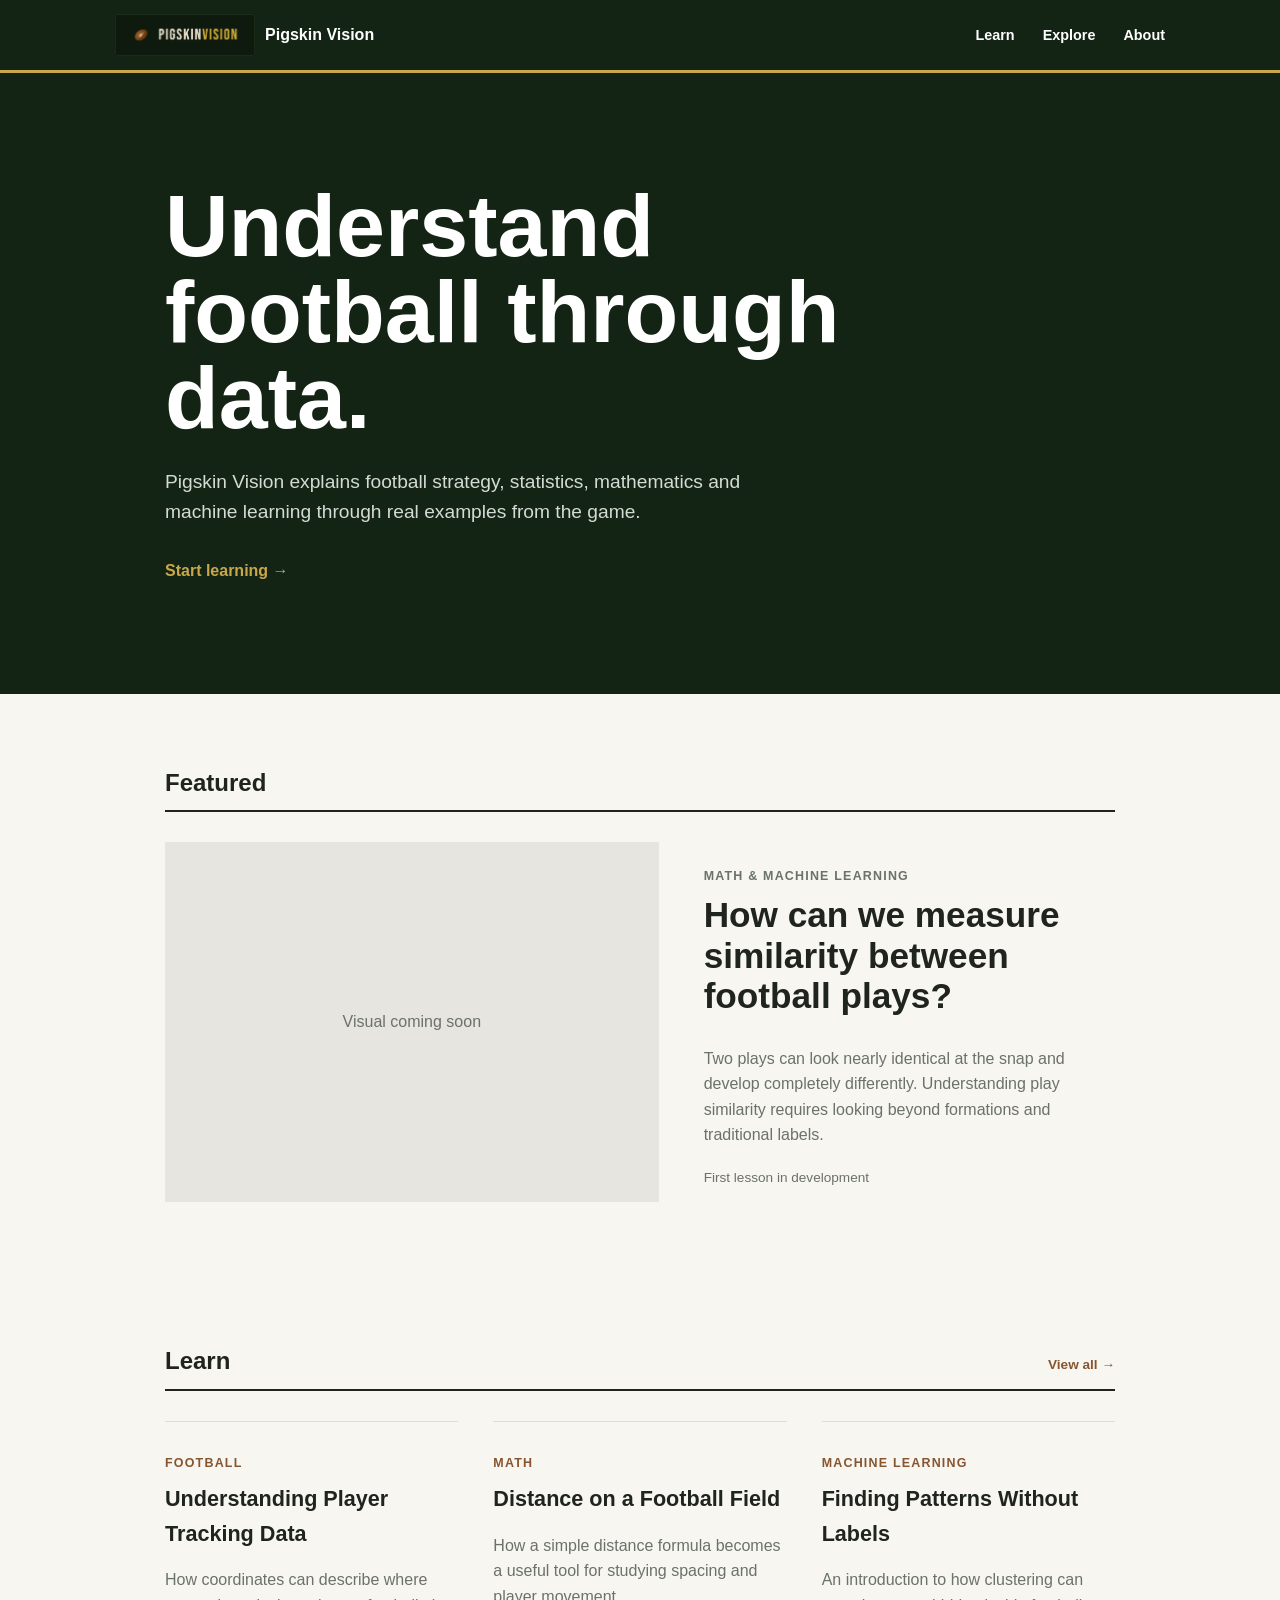
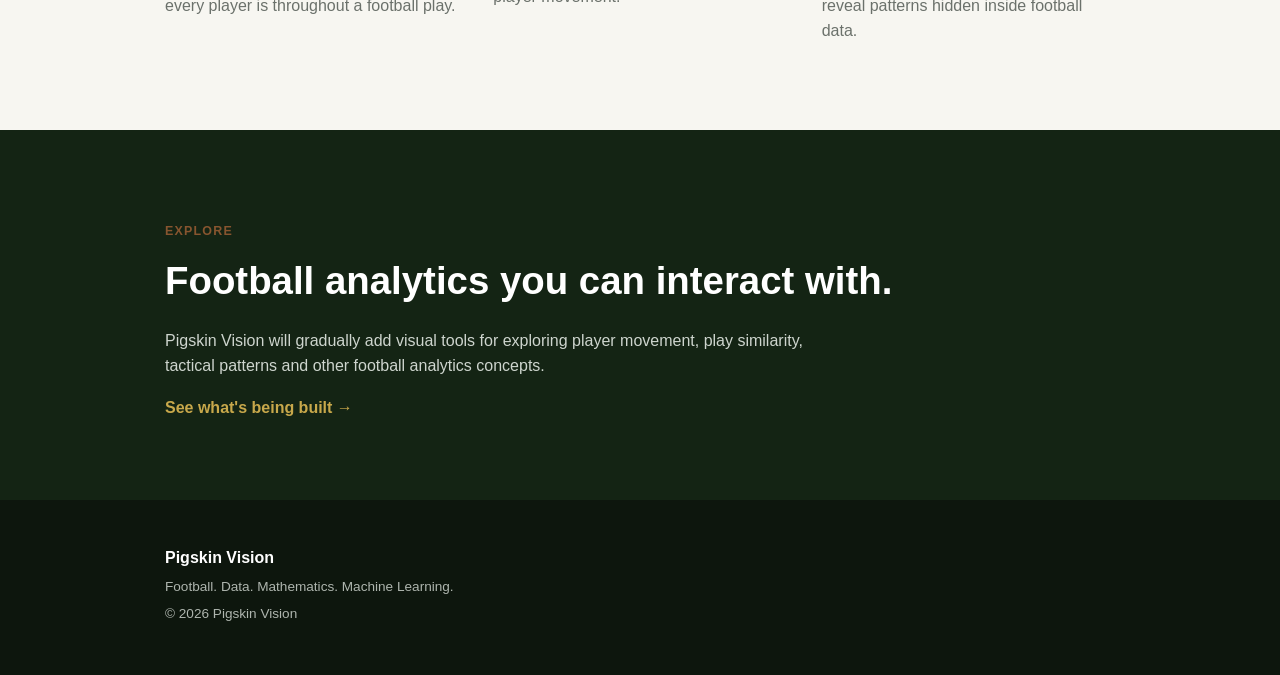
==== commit 955a8e38: "Redesign Pigskin Vision with editorial layout" ====
--- a/index.html
+++ b/index.html
@@ -4,11 +4,11 @@
     <meta charset="UTF-8">
     <meta name="viewport" content="width=device-width, initial-scale=1.0">
 
-    <title>Pigskin Vision | Football Analytics Education</title>
+    <title>Pigskin Vision</title>
 
     <meta
         name="description"
-        content="Pigskin Vision teaches football strategy and analytics through math, data visualization, and machine learning."
+        content="Football strategy and analytics explained through data, mathematics and machine learning."
     >
 
     <link rel="stylesheet" href="style.css">
@@ -16,212 +16,179 @@
 
 <body>
 
-    <header>
-        <nav>
-            <a href="index.html" class="logo-link">
-                <img
-                    src="images/pvlogo.png"
-                    alt="Pigskin Vision logo"
-                    class="nav-logo"
-                >
+<header>
+    <nav class="nav-container">
+
+        <a href="index.html" class="brand">
+            <img src="images/pvlogo.png" alt="Pigskin Vision">
+            <span>Pigskin Vision</span>
+        </a>
+
+        <ul class="nav-links">
+            <li><a href="learn.html">Learn</a></li>
+            <li><a href="explore.html">Explore</a></li>
+            <li><a href="about.html">About</a></li>
+        </ul>
+
+    </nav>
+</header>
+
+
+<main>
+
+    <!-- INTRO -->
+
+    <section class="intro">
+        <div class="content">
+
+            <h1>Understand football through data.</h1>
+
+            <p>
+                Pigskin Vision explains football strategy, statistics,
+                mathematics and machine learning through real examples
+                from the game.
+            </p>
+
+            <a href="learn.html" class="main-link">
+                Start learning →
             </a>
 
-            <ul class="nav-links">
-                <li><a href="index.html" class="active">Home</a></li>
-                <li><a href="learn.html">Learn</a></li>
-                <li><a href="explore.html">Explore</a></li>
-                <li><a href="about.html">About</a></li>
-            </ul>
-        </nav>
-    </header>
+        </div>
+    </section>
 
 
-    <main>
+    <!-- FEATURED -->
 
-        <!-- HERO -->
-        <section class="hero">
-            <div class="hero-content">
+    <section class="content-section">
 
-                <p class="eyebrow">Football • Data • Math • Machine Learning</p>
+        <div class="section-title">
+            <h2>Featured</h2>
+        </div>
 
-                <h1>See football differently.</h1>
+        <article class="featured-story">
 
-                <p class="hero-description">
-                    Pigskin Vision makes football analytics easier to understand
-                    through visual explanations, mathematics, data, and
-                    interactive tools.
+            <div class="featured-visual">
+                <span>Visual coming soon</span>
+            </div>
+
+            <div class="featured-text">
+
+                <p class="category">Math & Machine Learning</p>
+
+                <h2>
+                    How can we measure similarity between football plays?
+                </h2>
+
+                <p>
+                    Two plays can look nearly identical at the snap and
+                    develop completely differently. Understanding play
+                    similarity requires looking beyond formations and
+                    traditional labels.
                 </p>
 
-                <div class="hero-buttons">
-                    <a href="learn.html" class="btn btn-primary">
-                        Start Learning
-                    </a>
-
-                    <a href="explore.html" class="btn btn-secondary">
-                        Explore the Data
-                    </a>
-                </div>
+                <span class="muted">First lesson in development</span>
 
             </div>
-        </section>
+
+        </article>
+
+    </section>
 
 
-        <!-- PURPOSE -->
-        <section class="section">
-            <div class="container">
+    <!-- LATEST -->
 
-                <div class="section-heading">
-                    <p class="eyebrow">What is Pigskin Vision?</p>
+    <section class="content-section">
 
-                    <h2>
-                        Learn the game through more than the box score.
-                    </h2>
-
-                    <p>
-                        Football analytics can explain how players move,
-                        how strategies develop, and why certain decisions
-                        succeed. Pigskin Vision connects those ideas to the
-                        math and machine learning behind them.
-                    </p>
-                </div>
+        <div class="section-title">
+            <h2>Learn</h2>
+            <a href="learn.html">View all →</a>
+        </div>
 
 
-                <div class="feature-grid">
+        <div class="story-list">
 
-                    <article class="feature-card">
-                        <div class="card-number">01</div>
+            <article class="story">
+                <p class="category">Football</p>
 
-                        <h3>Learn</h3>
+                <h3>Understanding Player Tracking Data</h3>
 
-                        <p>
-                            Understand football concepts, statistics, mathematics,
-                            and machine learning through clear explanations and
-                            real football examples.
-                        </p>
-
-                        <a href="learn.html" class="text-link">
-                            Go to Learn →
-                        </a>
-                    </article>
+                <p>
+                    How coordinates can describe where every player is
+                    throughout a football play.
+                </p>
+            </article>
 
 
-                    <article class="feature-card">
-                        <div class="card-number">02</div>
+            <article class="story">
+                <p class="category">Math</p>
 
-                        <h3>Explore</h3>
+                <h3>Distance on a Football Field</h3>
 
-                        <p>
-                            Interact with visualizations and tools that make
-                            concepts such as player tracking, similarity,
-                            clustering, and spacing easier to see.
-                        </p>
-
-                        <a href="explore.html" class="text-link">
-                            Go to Explore →
-                        </a>
-                    </article>
+                <p>
+                    How a simple distance formula becomes a useful tool
+                    for studying spacing and player movement.
+                </p>
+            </article>
 
 
-                    <article class="feature-card">
-                        <div class="card-number">03</div>
+            <article class="story">
+                <p class="category">Machine Learning</p>
 
-                        <h3>Discover</h3>
+                <h3>Finding Patterns Without Labels</h3>
 
-                        <p>
-                            See how modern analytical methods can uncover
-                            patterns in football strategy that are difficult
-                            to recognize from traditional statistics alone.
-                        </p>
+                <p>
+                    An introduction to how clustering can reveal patterns
+                    hidden inside football data.
+                </p>
+            </article>
 
-                        <span class="status">Coming as Pigskin Vision grows</span>
-                    </article>
+        </div>
 
-                </div>
-
-            </div>
-        </section>
+    </section>
 
 
-        <!-- PHILOSOPHY -->
-        <section class="section section-dark">
-            <div class="container">
+    <!-- EXPLORE -->
 
-                <div class="section-heading light-heading">
-                    <p class="eyebrow">The Pigskin Vision approach</p>
+    <section class="explore-feature">
 
-                    <h2>From concept to understanding.</h2>
-                </div>
+        <div class="content">
+
+            <p class="category">Explore</p>
+
+            <h2>Football analytics you can interact with.</h2>
+
+            <p>
+                Pigskin Vision will gradually add visual tools for exploring
+                player movement, play similarity, tactical patterns and
+                other football analytics concepts.
+            </p>
+
+            <a href="explore.html" class="light-link">
+                See what's being built →
+            </a>
+
+        </div>
+
+    </section>
+
+</main>
 
 
-                <div class="process-grid">
+<footer>
 
-                    <div class="process-step">
-                        <span>1</span>
-                        <h3>Football</h3>
-                        <p>Start with a real question about the game.</p>
-                    </div>
+    <div class="footer-content">
 
-                    <div class="process-arrow">→</div>
+        <strong>Pigskin Vision</strong>
 
-                    <div class="process-step">
-                        <span>2</span>
-                        <h3>Math & Data</h3>
-                        <p>Understand how the idea can be measured.</p>
-                    </div>
+        <p>
+            Football. Data. Mathematics. Machine Learning.
+        </p>
 
-                    <div class="process-arrow">→</div>
+        <p>© 2026 Pigskin Vision</p>
 
-                    <div class="process-step">
-                        <span>3</span>
-                        <h3>Visualization</h3>
-                        <p>Turn the numbers into something you can see.</p>
-                    </div>
+    </div>
 
-                    <div class="process-arrow">→</div>
-
-                    <div class="process-step">
-                        <span>4</span>
-                        <h3>Explore</h3>
-                        <p>Use interactive tools to investigate it yourself.</p>
-                    </div>
-
-                </div>
-
-            </div>
-        </section>
-
-
-        <!-- CURRENT STATUS -->
-        <section class="section">
-            <div class="container narrow">
-
-                <div class="section-heading">
-                    <p class="eyebrow">Building now</p>
-
-                    <h2>A new foundation for Pigskin Vision.</h2>
-
-                    <p>
-                        Pigskin Vision is being rebuilt as an educational
-                        football analytics platform. New lessons,
-                        visualizations, and interactive tools will be added
-                        as the project develops.
-                    </p>
-                </div>
-
-                <a href="learn.html" class="btn btn-primary">
-                    See What's Coming
-                </a>
-
-            </div>
-        </section>
-
-    </main>
-
-
-    <footer>
-        <p>© 2026 Pigskin Vision</p>
-        <p>Teaching the next generation to watch football smarter.</p>
-    </footer>
+</footer>
 
 </body>
 </html>
--- a/style.css
+++ b/style.css
@@ -1,743 +1,464 @@
-/* ========================================
-   PIGSKIN VISION
-   Baseline Styles
-======================================== */
-
 :root {
-    --field-night: #0f1a0f;
-    --dark-green: #1a3a1a;
-    --highlight-gold: #d4af37;
-    --pigskin: #8b5a2b;
-
-    --cream: #fdfaf5;
+    --green: #142414;
+    --gold: #c8a84b;
+    --brown: #87552f;
+
+    --background: #f7f6f1;
     --white: #ffffff;
 
-    --text-dark: #202620;
-    --text-muted: #667066;
-
-    --border: #e4e4dd;
-
-    --shadow: 0 10px 30px rgba(0, 0, 0, 0.07);
-}
-
-
-/* ========================================
-   RESET
-======================================== */
+    --text: #1f241f;
+    --muted: #6b716b;
+    --border: #dcded8;
+}
+
+
+/* RESET */
 
 * {
     box-sizing: border-box;
+}
+
+body {
+    margin: 0;
+
+    font-family: Arial, Helvetica, sans-serif;
+
+    color: var(--text);
+    background: var(--background);
+
+    line-height: 1.6;
+}
+
+a {
+    color: inherit;
+}
+
+img {
+    max-width: 100%;
+}
+
+
+/* NAVIGATION */
+
+header {
+    background: var(--green);
+    border-bottom: 3px solid var(--gold);
+}
+
+.nav-container {
+    max-width: 1100px;
+
+    margin: auto;
+    padding: 14px 25px;
+
+    display: flex;
+    align-items: center;
+    justify-content: space-between;
+}
+
+.brand {
+    display: flex;
+    align-items: center;
+    gap: 10px;
+
+    color: white;
+
+    font-weight: bold;
+    text-decoration: none;
+}
+
+.brand img {
+    height: 42px;
+}
+
+.nav-links {
+    display: flex;
+    gap: 28px;
+
     margin: 0;
     padding: 0;
-}
-
-html {
-    scroll-behavior: smooth;
-}
-
-body {
-    font-family: "Bahnschrift", "Segoe UI", Tahoma, sans-serif;
-    line-height: 1.6;
-    color: var(--text-dark);
-    background: var(--cream);
-}
-
-img {
-    max-width: 100%;
-    display: block;
-}
-
-a {
-    color: inherit;
-}
-
-
-/* ========================================
-   NAVIGATION
-======================================== */
-
-header {
-    position: sticky;
-    top: 0;
-    z-index: 1000;
-
-    background: var(--field-night);
-    border-bottom: 3px solid var(--highlight-gold);
-}
-
-nav {
-    max-width: 1150px;
-    margin: 0 auto;
-    padding: 12px 24px;
+
+    list-style: none;
+}
+
+.nav-links a {
+    color: white;
+
+    font-size: 0.9rem;
+    font-weight: bold;
+
+    text-decoration: none;
+}
+
+.nav-links a:hover,
+.nav-links .active {
+    color: var(--gold);
+}
+
+
+/* GENERAL */
+
+.content,
+.content-section,
+.about-article {
+    max-width: 1000px;
+
+    margin: auto;
+
+    padding-left: 25px;
+    padding-right: 25px;
+}
+
+.content-section {
+    padding-top: 70px;
+    padding-bottom: 70px;
+}
+
+.category {
+    margin-bottom: 8px;
+
+    color: var(--brown);
+
+    font-size: 0.78rem;
+    font-weight: bold;
+
+    text-transform: uppercase;
+    letter-spacing: 1.2px;
+}
+
+.muted {
+    color: var(--muted);
+    font-size: 0.85rem;
+}
+
+
+/* INTRO */
+
+.intro {
+    padding: 110px 0;
+
+    background: var(--green);
+    color: white;
+}
+
+.intro .content {
+    max-width: 1000px;
+}
+
+.intro h1 {
+    max-width: 750px;
+
+    margin: 0 0 25px;
+
+    font-size: clamp(3rem, 7vw, 5.5rem);
+    line-height: 0.98;
+}
+
+.intro p {
+    max-width: 650px;
+
+    margin-bottom: 30px;
+
+    color: #d4dbd4;
+
+    font-size: 1.2rem;
+}
+
+.main-link,
+.light-link {
+    color: var(--gold);
+
+    font-weight: bold;
+    text-decoration: none;
+}
+
+
+/* SECTION TITLE */
+
+.section-title {
+    margin-bottom: 30px;
 
     display: flex;
+    align-items: baseline;
     justify-content: space-between;
+
+    border-bottom: 2px solid var(--text);
+}
+
+.section-title h2 {
+    margin: 0 0 8px;
+}
+
+.section-title a {
+    color: var(--brown);
+
+    font-size: 0.85rem;
+    font-weight: bold;
+
+    text-decoration: none;
+}
+
+
+/* FEATURED ARTICLE */
+
+.featured-story {
+    display: grid;
+
+    grid-template-columns: 1.2fr 1fr;
+
+    gap: 45px;
     align-items: center;
 }
 
-.logo-link {
+.featured-visual {
+    min-height: 360px;
+
     display: flex;
     align-items: center;
-}
-
-.nav-logo {
-    height: 52px;
-    width: auto;
-
-    border-radius: 7px;
-    border: 1px solid var(--highlight-gold);
-}
-
-.nav-links {
-    display: flex;
-    align-items: center;
-
-    gap: 30px;
-
-    list-style: none;
-}
-
-.nav-links a {
-    color: var(--white);
-    text-decoration: none;
-
-    font-size: 0.88rem;
-    font-weight: 600;
-
-    text-transform: uppercase;
-    letter-spacing: 1px;
-
-    transition: color 0.2s ease;
-}
-
-.nav-links a:hover,
-.nav-links a.active {
-    color: var(--highlight-gold);
-}
-
-
-/* ========================================
-   GENERAL LAYOUT
-======================================== */
-
-.container {
-    width: min(1100px, 90%);
-    margin: 0 auto;
-}
-
-.container.narrow {
-    width: min(780px, 90%);
-}
-
-.section {
-    padding: 90px 0;
-}
-
-.section-muted {
-    background: #f3f1ea;
-}
-
-.section-dark {
-    background: var(--field-night);
-    color: var(--white);
-}
-
-.section-heading {
-    max-width: 760px;
-    margin-bottom: 45px;
-}
-
-.section-heading h2 {
-    margin-bottom: 16px;
-
-    font-size: clamp(2rem, 4vw, 3rem);
-    line-height: 1.1;
-}
-
-.section-heading p {
-    color: var(--text-muted);
+    justify-content: center;
+
+    background: #e6e5df;
+
+    color: var(--muted);
+}
+
+.featured-text h2 {
+    margin-top: 0;
+
+    font-size: 2.2rem;
+    line-height: 1.15;
+}
+
+.featured-text p {
+    color: var(--muted);
+}
+
+
+/* STORY LIST */
+
+.story-list {
+    display: grid;
+
+    grid-template-columns: repeat(3, 1fr);
+
+    gap: 35px;
+}
+
+.story {
+    border-top: 1px solid var(--border);
+
+    padding-top: 20px;
+}
+
+.story h3 {
+    margin: 8px 0 12px;
+
+    font-size: 1.35rem;
+}
+
+.story p:not(.category) {
+    color: var(--muted);
+}
+
+
+/* EXPLORE FEATURE */
+
+.explore-feature {
+    padding: 80px 0;
+
+    background: var(--green);
+    color: white;
+}
+
+.explore-feature h2 {
+    margin: 5px 0 15px;
+
+    font-size: 2.4rem;
+}
+
+.explore-feature p:not(.category) {
+    max-width: 650px;
+
+    color: #ced5ce;
+}
+
+
+/* PAGE HEADER */
+
+.page-header {
+    padding: 80px 0 55px;
+
+    background: white;
+
+    border-bottom: 1px solid var(--border);
+}
+
+.page-header h1 {
+    margin: 0 0 12px;
+
+    font-size: clamp(3rem, 7vw, 5rem);
+}
+
+.page-header p {
+    max-width: 650px;
+
+    color: var(--muted);
+
+    font-size: 1.1rem;
+}
+
+
+/* LEARN */
+
+.article-row {
+    padding: 40px 0;
+
+    display: grid;
+
+    grid-template-columns: 1fr 1.3fr;
+
+    gap: 70px;
+
+    border-bottom: 1px solid var(--border);
+}
+
+.article-row:first-child {
+    border-top: 1px solid var(--border);
+}
+
+.article-row h2 {
+    margin: 0;
+
+    font-size: 1.8rem;
+}
+
+.article-description p {
+    margin-top: 0;
+
+    color: var(--muted);
+}
+
+
+/* TOOLS */
+
+.tool-row {
+    padding: 45px 0;
+
+    display: grid;
+
+    grid-template-columns: 60px 1fr;
+
+    gap: 25px;
+
+    border-bottom: 1px solid var(--border);
+}
+
+.tool-row:first-child {
+    border-top: 1px solid var(--border);
+}
+
+.tool-number {
+    color: var(--gold);
+
+    font-size: 1.5rem;
+    font-weight: bold;
+}
+
+.tool-row h2 {
+    margin: 0 0 10px;
+}
+
+.tool-row p {
+    max-width: 600px;
+
+    color: var(--muted);
+}
+
+
+/* ABOUT */
+
+.about-article {
+    max-width: 720px;
+
+    padding-top: 70px;
+    padding-bottom: 90px;
+}
+
+.about-photo {
+    width: 180px;
+    height: 180px;
+
+    margin-bottom: 40px;
+
+    object-fit: cover;
+}
+
+.about-article h2 {
+    margin-top: 45px;
+
+    font-size: 1.8rem;
+}
+
+.about-article p {
+    color: #454b45;
+
     font-size: 1.05rem;
 }
 
-.light-heading h2,
-.light-heading h3 {
-    color: var(--white);
-}
-
-.light-heading p {
-    color: #cbd3cb;
-}
-
-
-/* ========================================
-   TYPOGRAPHY
-======================================== */
-
-h1,
-h2,
-h3 {
-    color: var(--field-night);
-    line-height: 1.15;
-}
-
-p + p {
-    margin-top: 18px;
-}
-
-.eyebrow {
-    margin-bottom: 12px;
-
-    color: var(--pigskin);
-
-    font-size: 0.78rem;
-    font-weight: 700;
-
-    text-transform: uppercase;
-    letter-spacing: 2px;
-}
-
-.section-dark .eyebrow {
-    color: var(--highlight-gold);
-}
-
-
-/* ========================================
-   HOME HERO
-======================================== */
-
-.hero {
-    min-height: 620px;
-
-    display: flex;
-    align-items: center;
-
-    background:
-        linear-gradient(
-            90deg,
-            rgba(15, 26, 15, 0.98),
-            rgba(15, 26, 15, 0.90)
-        );
-
-    color: var(--white);
-}
-
-.hero-content {
-    width: min(1100px, 90%);
-    margin: 0 auto;
-
-    max-width: 900px;
-}
-
-.hero h1 {
-    max-width: 780px;
-
-    margin-bottom: 24px;
-
-    color: var(--white);
-
-    font-size: clamp(3.2rem, 8vw, 6.5rem);
-    line-height: 0.95;
-}
-
-.hero-description {
-    max-width: 700px;
-
-    color: #d6ddd6;
-
-    font-size: clamp(1.05rem, 2vw, 1.3rem);
-}
-
-.hero-buttons {
-    margin-top: 35px;
-
-    display: flex;
-    gap: 15px;
-    flex-wrap: wrap;
-}
-
-
-/* ========================================
-   PAGE HERO
-======================================== */
-
-.page-hero {
-    padding: 100px 0 75px;
-
-    background: var(--field-night);
-    color: var(--white);
-}
-
-.page-hero h1 {
-    margin-bottom: 20px;
-
-    color: var(--white);
-
-    font-size: clamp(2.7rem, 6vw, 5rem);
-}
-
-.page-hero p:not(.eyebrow) {
-    max-width: 720px;
-
-    color: #d2d9d2;
-    font-size: 1.15rem;
-}
-
-
-/* ========================================
-   BUTTONS
-======================================== */
-
-.btn {
-    display: inline-block;
-
-    padding: 13px 23px;
-
-    border-radius: 6px;
-
-    font-weight: 700;
-    text-decoration: none;
-
-    transition:
-        transform 0.2s ease,
-        background 0.2s ease;
-}
-
-.btn:hover {
-    transform: translateY(-2px);
-}
-
-.btn-primary {
-    background: var(--pigskin);
-    color: var(--white);
-}
-
-.btn-primary:hover {
-    background: #70461f;
-}
-
-.btn-secondary {
-    border: 1px solid var(--highlight-gold);
-
-    color: var(--highlight-gold);
-    background: transparent;
-}
-
-.btn-secondary:hover {
-    background: var(--highlight-gold);
-    color: var(--field-night);
-}
-
-.text-link {
-    display: inline-block;
-    margin-top: 20px;
-
-    color: var(--pigskin);
-
-    font-weight: 700;
-    text-decoration: none;
-}
-
-.text-link:hover {
-    text-decoration: underline;
-}
-
-
-/* ========================================
-   HOME FEATURE CARDS
-======================================== */
-
-.feature-grid {
-    display: grid;
-
-    grid-template-columns: repeat(3, 1fr);
-
-    gap: 24px;
-}
-
-.feature-card {
-    padding: 32px;
-
-    background: var(--white);
-
-    border: 1px solid var(--border);
-    border-top: 4px solid var(--dark-green);
-    border-radius: 10px;
-
-    box-shadow: var(--shadow);
-}
-
-.card-number {
-    margin-bottom: 30px;
-
-    color: var(--highlight-gold);
-
-    font-size: 2.3rem;
-    font-weight: 800;
-}
-
-.feature-card h3 {
-    margin-bottom: 14px;
-
-    font-size: 1.6rem;
-}
-
-.feature-card p {
-    color: var(--text-muted);
-}
-
-.status {
-    display: inline-block;
-
-    margin-top: 20px;
-    padding: 6px 10px;
-
-    border-radius: 5px;
-
-    background: #efede5;
-
-    color: var(--text-muted);
-
-    font-size: 0.78rem;
-    font-weight: 700;
-
-    text-transform: uppercase;
-    letter-spacing: 0.5px;
-}
-
-
-/* ========================================
-   PROCESS SECTION
-======================================== */
-
-.process-grid {
-    display: grid;
-
-    grid-template-columns:
-        1fr auto
-        1fr auto
-        1fr auto
-        1fr;
-
-    gap: 16px;
-    align-items: center;
-}
-
-.process-step {
-    min-height: 190px;
-
-    padding: 25px;
-
-    background: rgba(255, 255, 255, 0.06);
-
-    border: 1px solid rgba(255, 255, 255, 0.12);
-    border-radius: 8px;
-}
-
-.process-step span {
-    color: var(--highlight-gold);
-
-    font-size: 0.8rem;
-    font-weight: 700;
-}
-
-.process-step h3 {
-    margin: 14px 0 10px;
-
-    color: var(--white);
-}
-
-.process-step p {
-    color: #cbd3cb;
-}
-
-.process-arrow {
-    color: var(--highlight-gold);
-    font-size: 1.5rem;
-}
-
-
-/* ========================================
-   LEARNING PAGE
-======================================== */
-
-.learning-grid {
-    display: grid;
-
-    grid-template-columns: repeat(3, 1fr);
-
-    gap: 25px;
-}
-
-.learning-card {
-    padding: 32px;
-
-    background: var(--white);
-
-    border: 1px solid var(--border);
-    border-radius: 10px;
-
-    box-shadow: var(--shadow);
-}
-
-.category-label {
-    margin-bottom: 12px;
-
-    color: var(--pigskin);
-
-    font-size: 0.76rem;
-    font-weight: 700;
-
-    text-transform: uppercase;
-    letter-spacing: 1.5px;
-}
-
-.learning-card h2 {
-    margin-bottom: 15px;
-
-    font-size: 1.65rem;
-}
-
-.learning-card > p:not(.category-label):not(.coming-soon) {
-    color: var(--text-muted);
-}
-
-.topic-list {
-    margin-top: 25px;
-
-    display: flex;
-    flex-wrap: wrap;
-
-    gap: 8px;
-}
-
-.topic-list span {
-    padding: 6px 10px;
-
-    border: 1px solid var(--border);
-    border-radius: 5px;
-
-    background: var(--cream);
-
-    font-size: 0.78rem;
-}
-
-.coming-soon {
-    margin-top: 30px;
-
-    color: var(--pigskin);
-
-    font-size: 0.82rem;
-    font-weight: 700;
-
-    text-transform: uppercase;
-    letter-spacing: 0.7px;
-}
-
-.mini-process {
-    margin-top: 35px;
-
-    display: flex;
-    align-items: center;
-    flex-wrap: wrap;
-
-    gap: 12px;
-}
-
-.mini-process span {
-    padding: 10px 14px;
-
-    background: var(--white);
-
-    border: 1px solid var(--border);
-    border-radius: 6px;
-
-    font-weight: 600;
-}
-
-.mini-process strong {
-    color: var(--pigskin);
-}
-
-
-/* ========================================
-   EXPLORE PAGE
-======================================== */
-
-.tool-grid {
-    display: grid;
-
-    grid-template-columns: repeat(2, 1fr);
-
-    gap: 24px;
-}
-
-.tool-card {
-    min-height: 220px;
-
-    padding: 32px;
-
-    background: var(--white);
-
-    border: 1px solid var(--border);
-    border-radius: 10px;
-
-    box-shadow: var(--shadow);
-}
-
-.tool-card h3 {
-    margin: 22px 0 12px;
-
-    font-size: 1.5rem;
-}
-
-.tool-card p {
-    color: var(--text-muted);
-}
-
-.tool-status {
-    display: inline-block;
-
-    padding: 5px 9px;
-
-    background: var(--field-night);
-    color: var(--highlight-gold);
-
-    border-radius: 4px;
-
-    font-size: 0.72rem;
-    font-weight: 700;
-
-    text-transform: uppercase;
-    letter-spacing: 0.7px;
-}
-
-
-/* ========================================
-   ABOUT
-======================================== */
-
-.about-layout {
-    display: grid;
-
-    grid-template-columns: 330px 1fr;
-
-    gap: 70px;
-    align-items: start;
-}
-
-.profile-photo {
-    width: 100%;
-    aspect-ratio: 1;
-
-    object-fit: cover;
-
-    border-radius: 16px;
-    border: 4px solid var(--highlight-gold);
-
-    box-shadow: var(--shadow);
-}
-
-.about-content h2 {
-    margin-bottom: 20px;
-
-    font-size: clamp(2rem, 4vw, 3rem);
-}
-
-.about-content p {
-    color: var(--text-muted);
-}
-
-
-/* ========================================
-   FOOTER
-======================================== */
+
+/* FOOTER */
 
 footer {
-    padding: 40px 20px;
-
-    background: #091009;
-
-    color: #aeb8ae;
-
-    text-align: center;
+    padding: 45px 0;
+
+    background: #0d160d;
+
+    color: #aeb5ae;
+}
+
+.footer-content {
+    max-width: 1000px;
+
+    margin: auto;
+    padding: 0 25px;
+}
+
+.footer-content strong {
+    color: white;
+}
+
+.footer-content p {
+    margin: 5px 0;
 
     font-size: 0.85rem;
 }
 
-footer p + p {
-    margin-top: 5px;
-}
-
-footer p:first-child {
-    color: var(--highlight-gold);
-}
-
-
-/* ========================================
-   RESPONSIVE
-======================================== */
-
-@media (max-width: 900px) {
-
-    .feature-grid,
-    .learning-grid {
+
+/* MOBILE */
+
+@media (max-width: 750px) {
+
+    .nav-container {
+        flex-direction: column;
+        gap: 12px;
+    }
+
+    .featured-story,
+    .article-row {
+        grid-template-columns: 1fr;
+        gap: 25px;
+    }
+
+    .story-list {
         grid-template-columns: 1fr;
     }
 
-    .process-grid {
-        grid-template-columns: 1fr;
+    .featured-visual {
+        min-height: 240px;
     }
 
-    .process-arrow {
-        transform: rotate(90deg);
-        text-align: center;
+    .intro {
+        padding: 75px 0;
     }
 
-    .about-layout {
-        grid-template-columns: 1fr;
-    }
-
-    .about-image {
-        max-width: 300px;
-    }
-
-}
-
-
-@media (max-width: 700px) {
-
-    nav {
-        flex-direction: column;
-        gap: 14px;
-    }
-
-    .nav-links {
-        width: 100%;
-
-        justify-content: center;
-
-        gap: 16px;
-        flex-wrap: wrap;
-    }
-
-    .nav-links a {
-        font-size: 0.75rem;
-    }
-
-    .hero {
-        min-height: 520px;
-    }
-
-    .hero h1 {
-        font-size: 3.2rem;
-    }
-
-    .section {
-        padding: 65px 0;
-    }
-
-    .tool-grid {
-        grid-template-columns: 1fr;
-    }
-
 }
